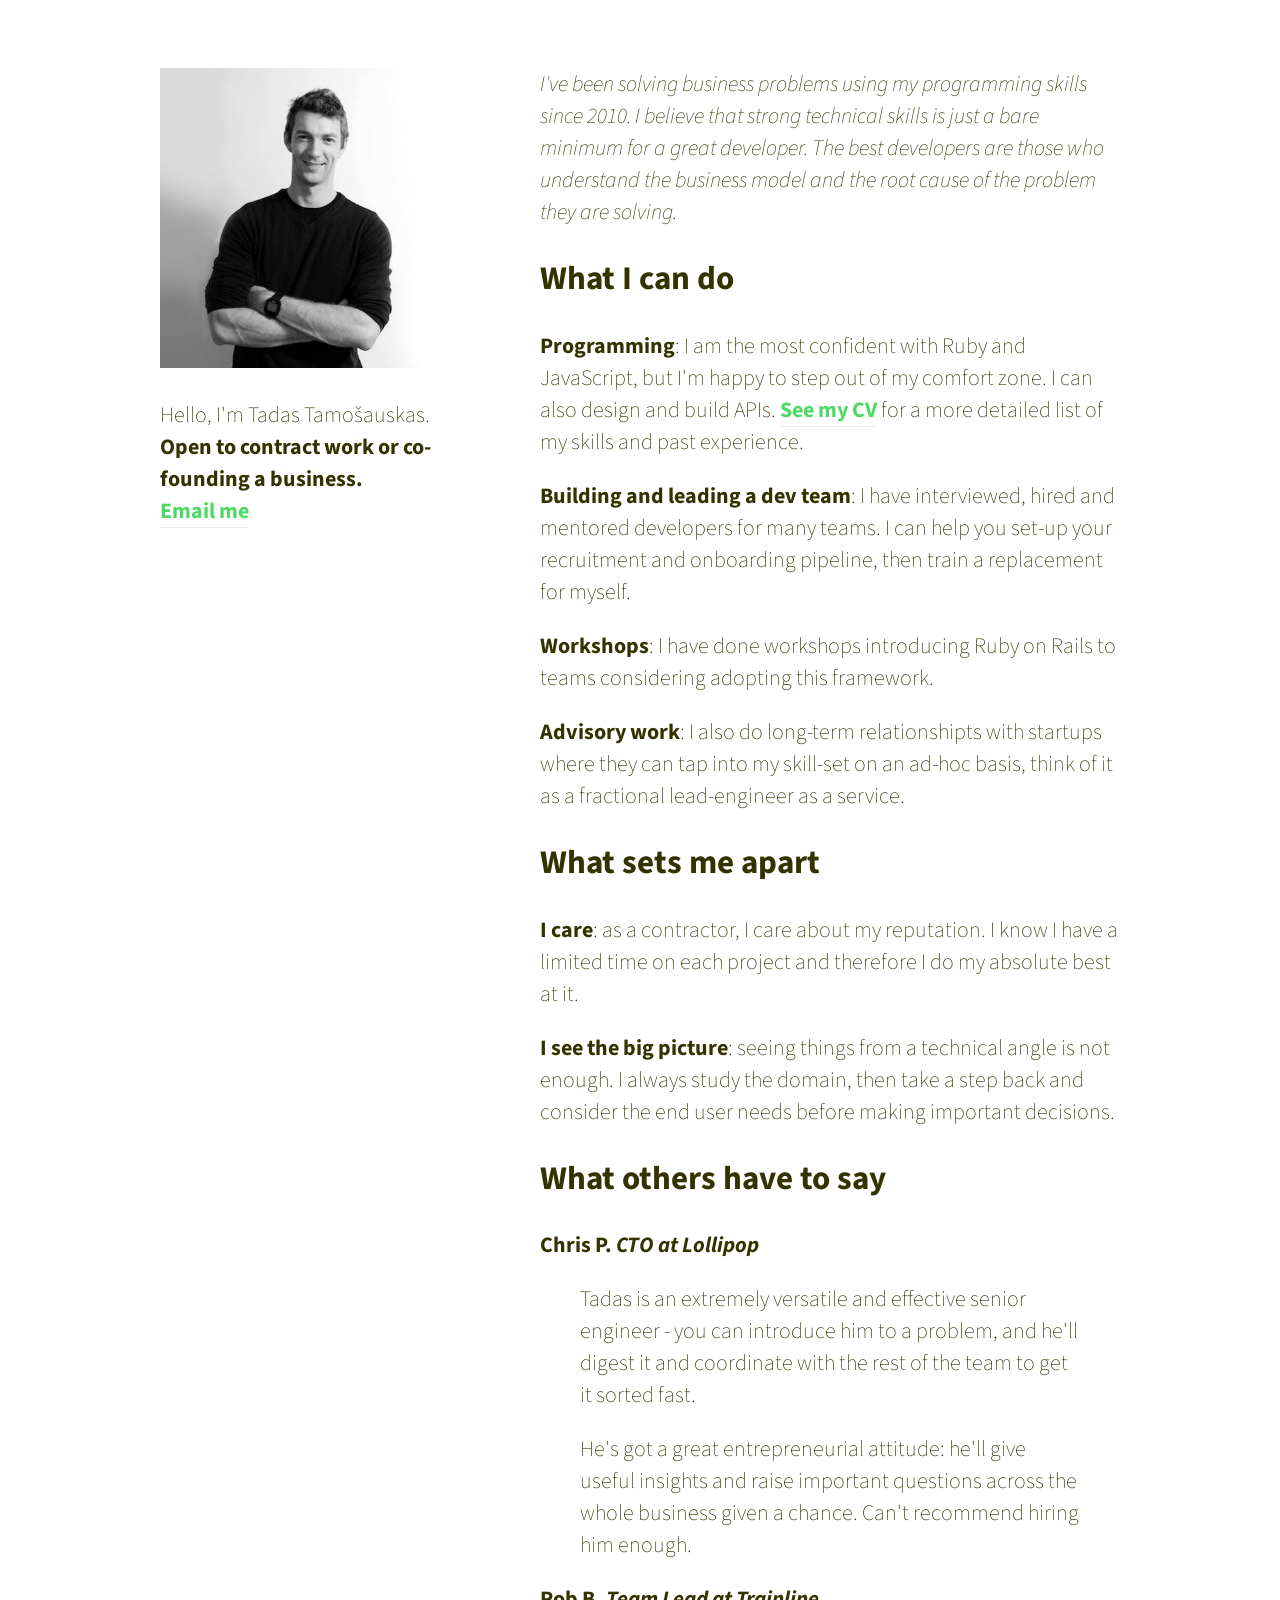
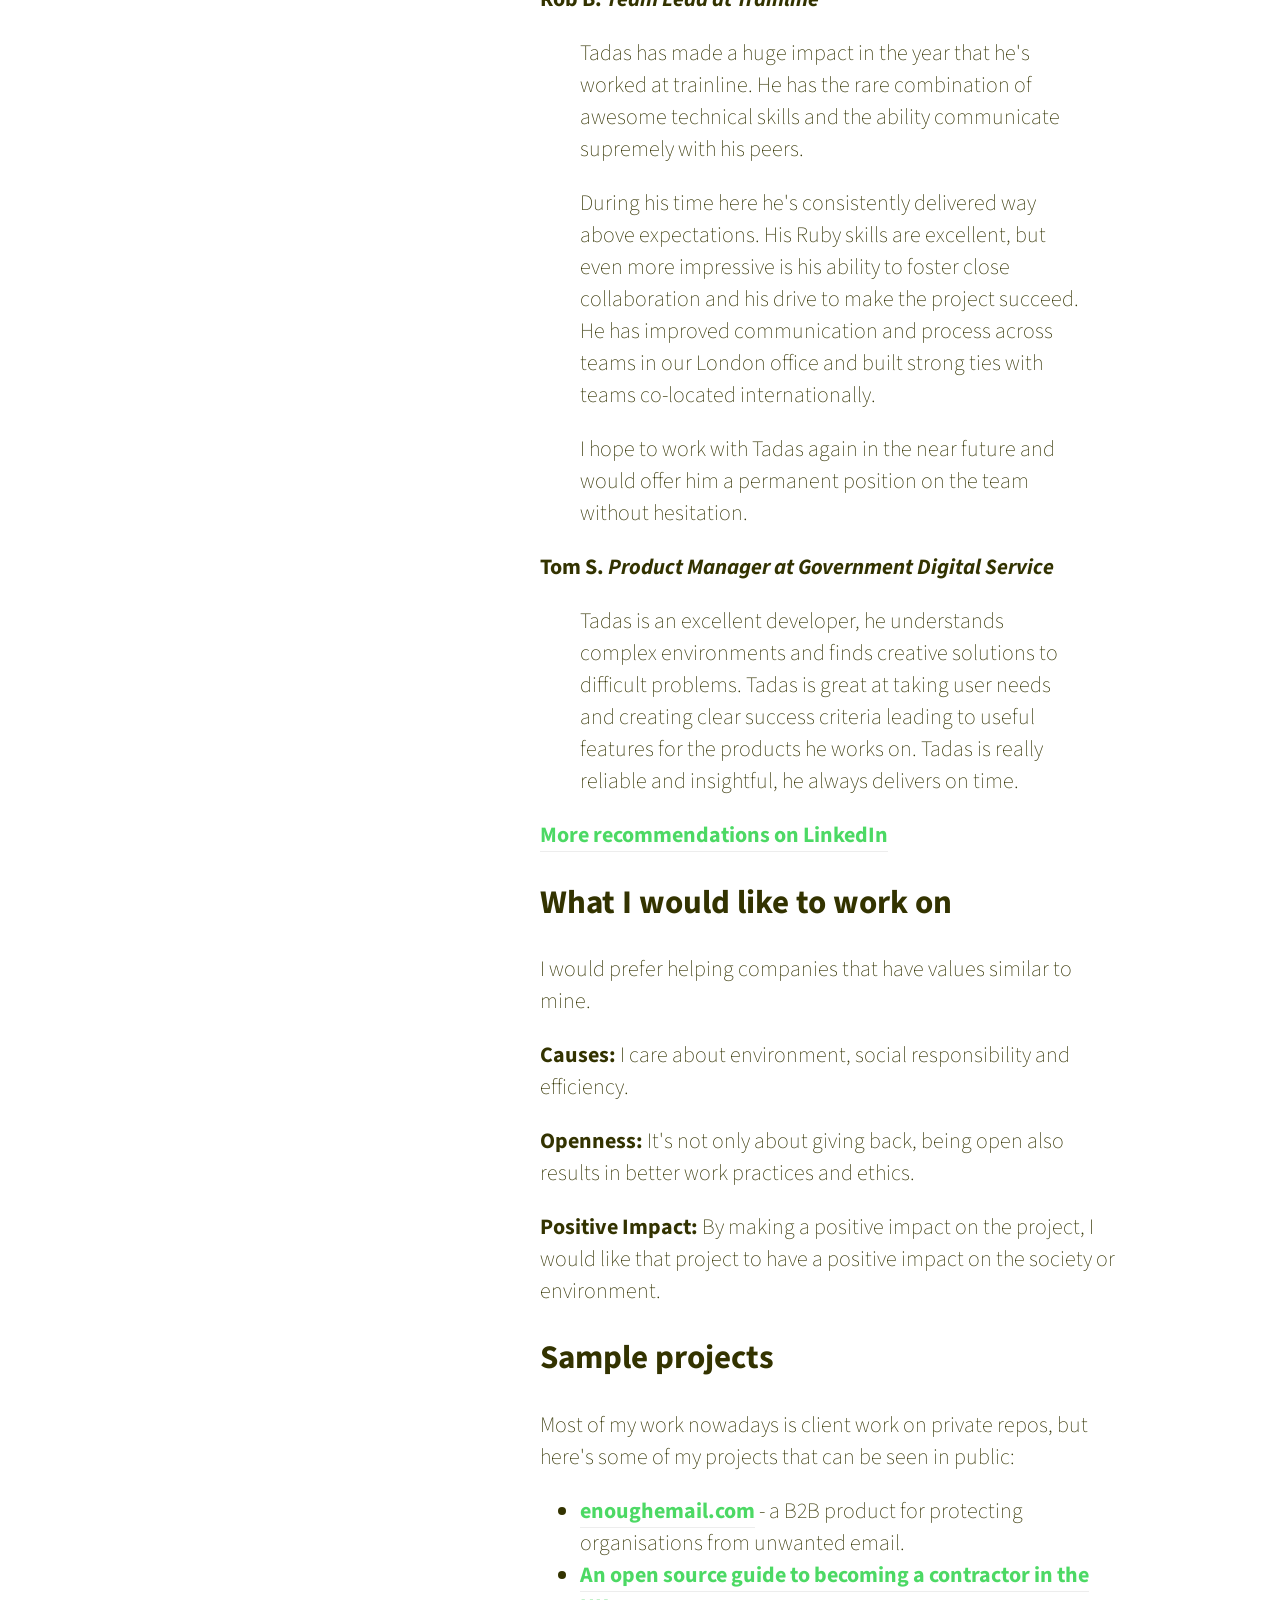
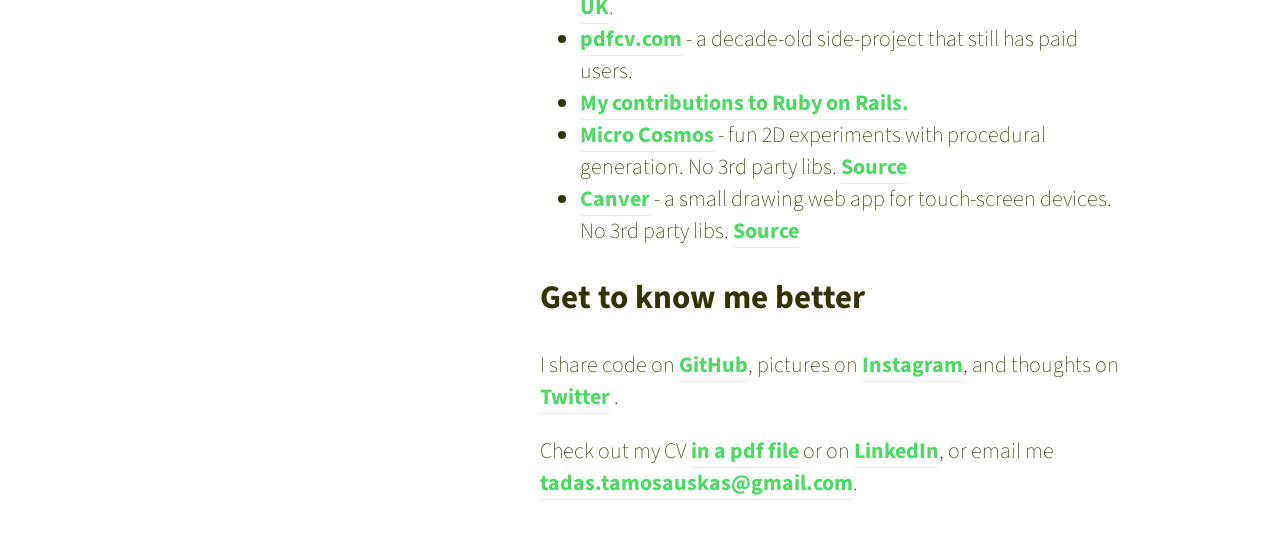
==== index.html @ 3642de8d "Host CV on GH Dropbox is being a bit pretencious and pop-ups are annoying users" ====
<!DOCTYPE html>
<html data-ember-extension="1"><head><meta http-equiv="Content-Type" content="text/html; charset=UTF-8">
    <meta charset="utf-8">
    <meta http-equiv="X-UA-Compatible" content="IE=edge,chrome=1">
    <title>Tadas Tamošauskas - a Ruby contractor/freelancer in Central London</title>
    <meta name="viewport" content="width=device-width">

    <link href='https://fonts.googleapis.com/css?family=Source+Sans+Pro:200&subset=latin,latin-ext' rel='stylesheet' type='text/css'>
    <link href="assets/normalize.css" rel="stylesheet" type="text/css">
    <link href="assets/styles.css" rel="stylesheet" type="text/css">
    <link rel="shortcut icon" href="/favicon.ico" type="image/x-icon">
    <link rel="icon" href="/favicon.ico" type="image/x-icon">
  </head>
  <body>
    <div class="container">
      <header>
        <img src="assets/profile.jpg" alt="" class="portrait">
        <p>
          Hello, I'm Tadas Tamošauskas.
          </br>
          <strong>Open to contract work or co-founding a business.</strong>
          </br>
          <a href="mailto:tadas.tamosauskas@gmail.com?subject=Contract work">Email me</a>
        </p>
      </header>

      <section class="content">
        <p>
          <i>
            I've been solving business problems using my programming skills since 2010.
            I believe that strong technical skills is just
            a bare minimum for a great developer.
            The best developers are those who understand the business model and
            the root cause of the problem they are solving.
          </i>
        </p>
        <p>
          <h2>What I can do</h2>

          <p>
            <strong>Programming</strong>: I am the most confident with Ruby and JavaScript, but I'm happy to step out of my comfort zone. I can also design and build APIs. <a href="/assets/tadast_cv.pdf" target="_blank">See my CV</a> for a more detailed list of my skills and past experience.
          </p>

          <p>
            <strong>Building and leading a dev team</strong>: I have interviewed, hired and mentored developers for many teams. I can help you set-up your recruitment and onboarding pipeline, then train a replacement for myself.
          </p>

          <p>
            <strong>Workshops</strong>: I have done workshops introducing Ruby on Rails to teams considering adopting this framework.
          </p>

          <p>
            <strong>Advisory work</strong>: I also do long-term relationshipts with startups where they can tap into my skill-set on an ad-hoc basis, think of it as a fractional lead-engineer as a service.
          </p>
        </p>

        <p>
         <h2>What sets me apart</h2>

         <p>
           <strong>I care</strong>: as a contractor, I care about my reputation. I know I have a limited time on each project and therefore I do my absolute best at it.
         </p>

         <p>
           <strong>I see the big picture</strong>: seeing things from a technical angle is not enough. I always study the domain, then take a step back and consider the end user needs before making important decisions.
         </p>
        </p>

        <p>
         <h2>What others have to say</h2>
        <strong>Chris P. <i>CTO at Lollipop</i></strong>

        <blockquote>
          <p>
            Tadas is an extremely versatile and effective senior engineer - you can introduce him to a problem, and he'll digest it and coordinate with the rest of the team to get it sorted fast.
          </p>
          <p>
            He's got a great entrepreneurial attitude: he'll give useful insights and raise important questions across the whole business given a chance. Can't recommend hiring him enough.
          </p>
        </blockquote>

         <strong>Rob B. <i>Team Lead at Trainline</i></strong>

         <blockquote>
           <p>
            Tadas has made a huge impact in the year that he's worked at trainline. He has the rare combination of awesome technical skills and the ability communicate supremely with his peers.
           </p>

           <p>
             During his time here he's consistently delivered way above expectations. His Ruby skills are excellent, but even more impressive is his ability to foster close collaboration and his drive to make the project succeed. He has improved communication and process across teams in our London office and built strong ties with teams co-located internationally.
           </p>

           <p>
             I hope to work with Tadas again in the near future and would offer him a permanent position on the team without hesitation.
           </p>
         </blockquote>

         <strong>Tom S. <i>Product Manager at Government Digital Service</i></strong>

         <blockquote>
           <p>
             Tadas is an excellent developer, he understands complex environments and finds creative solutions to difficult problems. Tadas is great at taking user needs and creating clear success criteria leading to useful features for the products he works on. Tadas is really reliable and insightful, he always delivers on time.
           </p>
         </blockquote>

         <a href="https://www.linkedin.com/in/tamosauskas/details/recommendations">More recommendations on LinkedIn</a>
        </p>

        <p>
          <h2>What I would like to work on</h2>

          I would prefer helping companies that have values similar to mine.

          <p>
            <strong>Causes:</strong> I care about environment, social responsibility and efficiency.
          </p>

          <p>
            <strong>Openness:</strong> It's not only about giving back, being open also results in better work practices and ethics.
          </p>

          <p>
            <strong>Positive Impact:</strong> By making a positive impact on the project, I would like that project to have a positive impact on the society or environment.
          </p>
        </p>

        <p>
          <h2>Sample projects</h2>
          Most of my work nowadays is client work on private repos, but here's some of my projects that can be seen in public:

          <ul>
            <li><a href="https://app.enoughemail.com/">enoughemail.com</a> - a B2B product for protecting organisations from unwanted email.</li>
            <li><a href="https://github.com/tadast/switching-to-contracting-uk">An open source guide to becoming a contractor in the UK</a>.</li>
            <li><a href="http://pdfcv.com">pdfcv.com</a> - a decade-old side-project that still has paid users.</li>
            <li><a href="http://contributors.rubyonrails.org/contributors/tadas-tamosauskas/commits">My contributions to Ruby on Rails.</a></li>
            <li><a href="http://codeme.lt/space_mosquitos">Micro Cosmos</a> - fun 2D experiments with procedural generation. No 3rd party libs. <a href="https://github.com/tadast/space_mosquitos">Source</a></li>
            <li><a href="https://github.com/tadast/canver">Canver</a> - a small drawing web app for touch-screen devices. No 3rd party libs. <a href="https://github.com/tadast/canver">Source</a></li>
          </ul>
        </p>
        <p>
          <h2>Get to know me better</h2>

          I share code on <a href="http://github.com/tadast">GitHub</a>,
          pictures on <a href="http://instagram.com/tadas_t">Instagram</a>,
          and thoughts on <a href="https://twitter.com/tadas_t">Twitter</a>
          .
        </p>


        <p>
          Check out my CV <a href="/assets/tadast_cv.pdf" target="_blank">in a pdf file</a> or on
          <a href="https://www.linkedin.com/in/tamosauskas">LinkedIn</a>, or email me <a href="mailto:tadas.tamosauskas@gmail.com?subject=Contract work">tadas.tamosauskas<span class="at">@</span>gmail.com</a>.
        </p>

      </section>
    </div>
  </body>
</html>
---- assets/styles.css ----
body {
  background: #fff;
  color: #330;
  font-family: 'Source Sans Pro', sans-serif;
  font-size: 22px;
  text-shadow: 1px 1px 1px #fff;
  font-weight: 200;
}

.container {
  max-width: 960px;
  padding: 20px;
  margin: 0 auto;
}

.content {
  margin: 40px 0 0 380px;
}

.employment-status{
  font-weight: 700;
}

header{
  margin-top: 40px;
  float: left;
  width: 310px;
}

a, a:visited {
  color: #4CD964;
  text-decoration: none;
  border-bottom: 1px solid #ededed;
  font-weight: 700;
}

a:hover {
  color: #0CA76F;
  border-color: #bbb;
}

b {
  font-weight: 400;
}

h1 {
  font-weight: 300;
  font-size: 50px;
}

.portrait {
  width: 300px;
}

@media (max-width: 768px) {
  header{
    width: 100%;
    float: none;
  }
  .content{
    margin-left: 0px;
  }
}
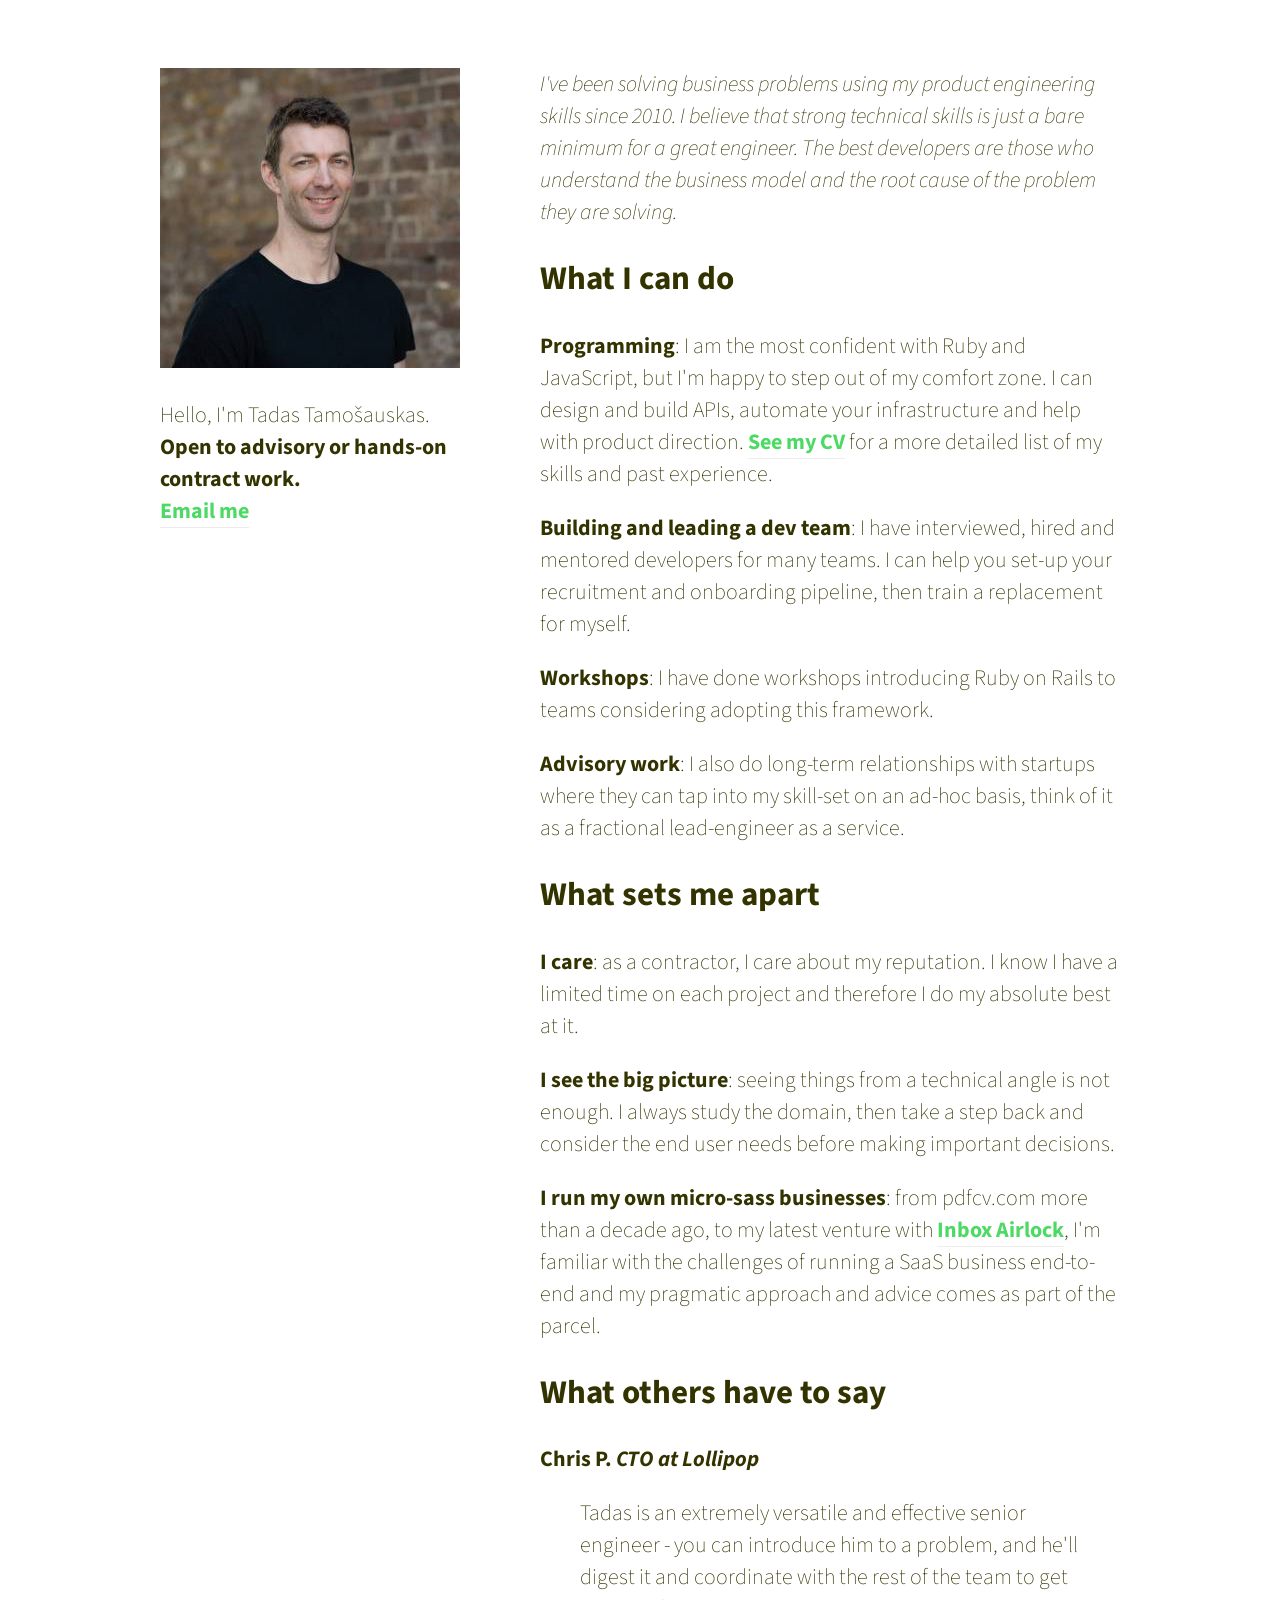
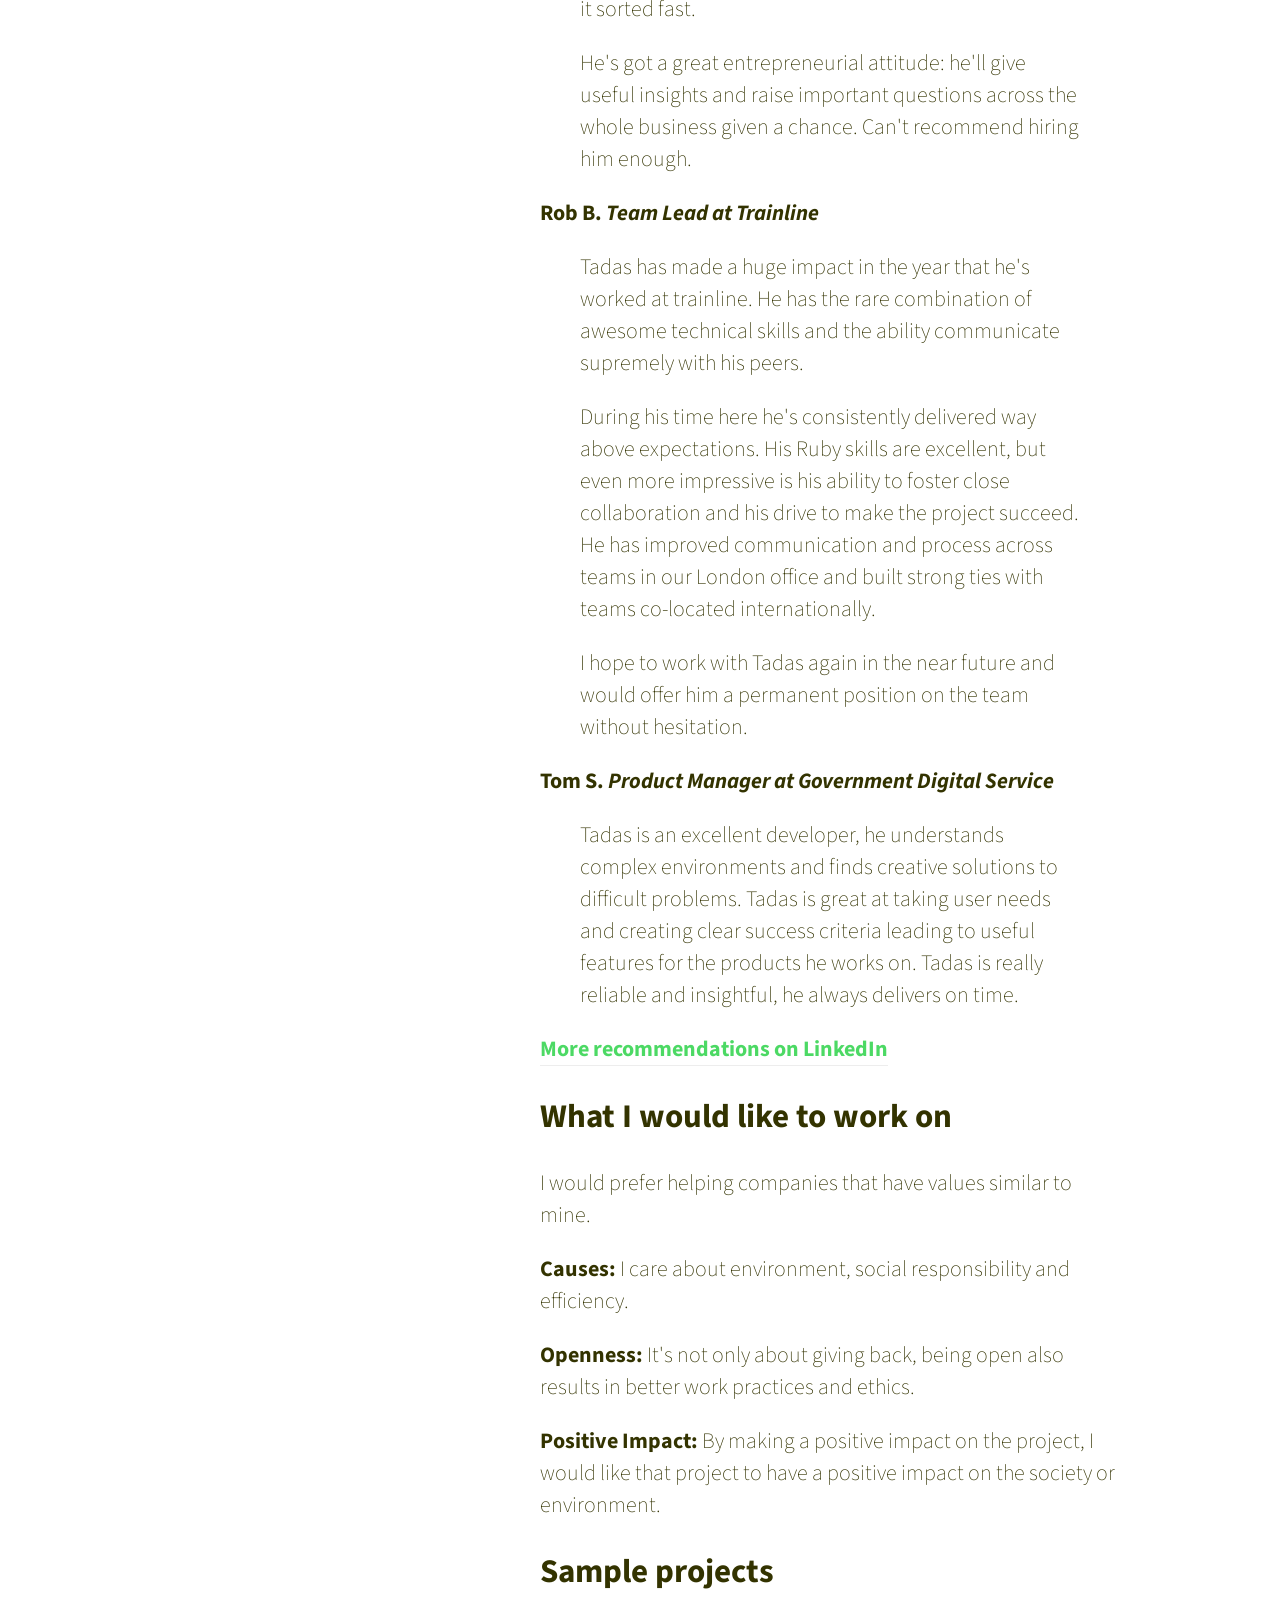
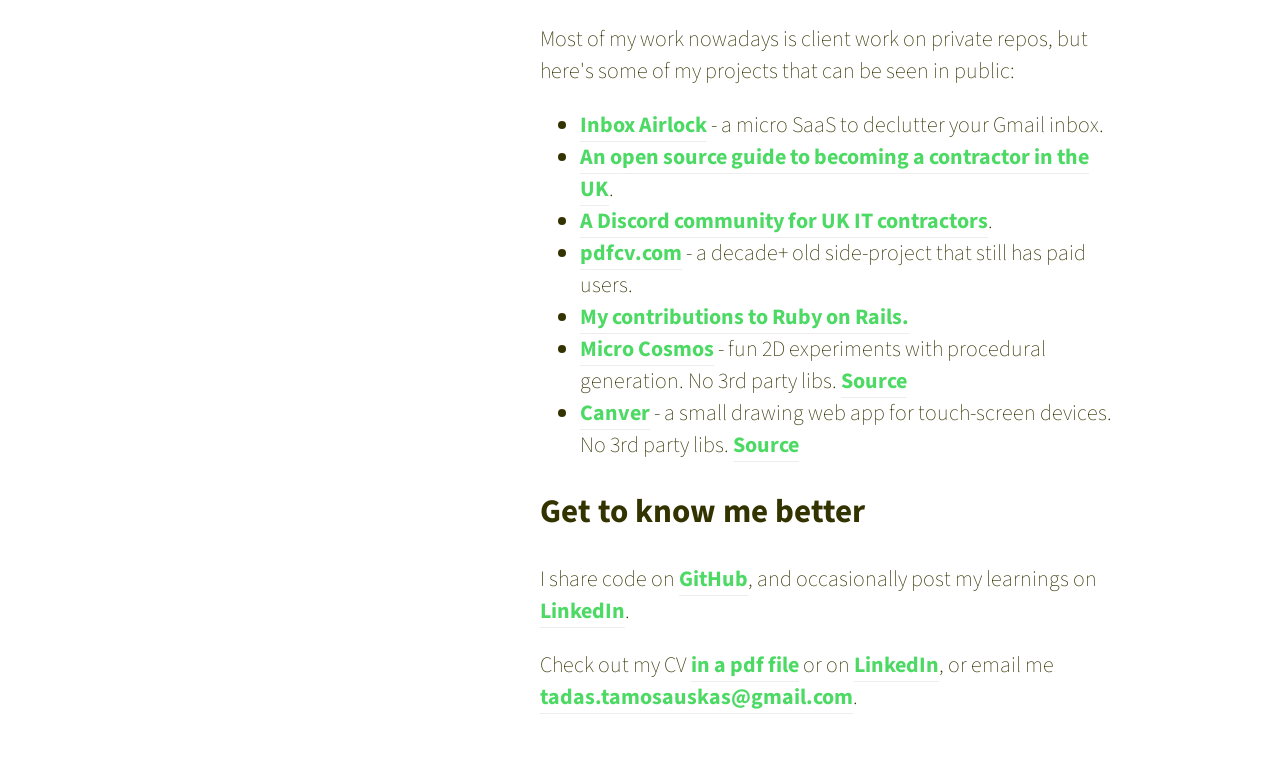
==== commit 872855e8: "Updates for 2024" ====
--- a/index.html
+++ b/index.html
@@ -18,7 +18,7 @@
         <p>
           Hello, I'm Tadas Tamošauskas.
           </br>
-          <strong>Open to contract work or co-founding a business.</strong>
+          <strong>Open to advisory or hands-on contract work.</strong>
           </br>
           <a href="mailto:tadas.tamosauskas@gmail.com?subject=Contract work">Email me</a>
         </p>
@@ -27,9 +27,9 @@
       <section class="content">
         <p>
           <i>
-            I've been solving business problems using my programming skills since 2010.
+            I've been solving business problems using my product engineering skills since 2010.
             I believe that strong technical skills is just
-            a bare minimum for a great developer.
+            a bare minimum for a great engineer.
             The best developers are those who understand the business model and
             the root cause of the problem they are solving.
           </i>
@@ -38,7 +38,7 @@
           <h2>What I can do</h2>
 
           <p>
-            <strong>Programming</strong>: I am the most confident with Ruby and JavaScript, but I'm happy to step out of my comfort zone. I can also design and build APIs. <a href="/assets/tadast_cv.pdf" target="_blank">See my CV</a> for a more detailed list of my skills and past experience.
+            <strong>Programming</strong>: I am the most confident with Ruby and JavaScript, but I'm happy to step out of my comfort zone. I can design and build APIs, automate your infrastructure and help with product direction. <a href="/assets/tadast_cv.pdf" target="_blank">See my CV</a> for a more detailed list of my skills and past experience.
           </p>
 
           <p>
@@ -50,7 +50,7 @@
           </p>
 
           <p>
-            <strong>Advisory work</strong>: I also do long-term relationshipts with startups where they can tap into my skill-set on an ad-hoc basis, think of it as a fractional lead-engineer as a service.
+            <strong>Advisory work</strong>: I also do long-term relationships with startups where they can tap into my skill-set on an ad-hoc basis, think of it as a fractional lead-engineer as a service.
           </p>
         </p>
 
@@ -63,6 +63,10 @@
 
          <p>
            <strong>I see the big picture</strong>: seeing things from a technical angle is not enough. I always study the domain, then take a step back and consider the end user needs before making important decisions.
+         </p>
+
+         <p>
+          <strong>I run my own micro-sass businesses</strong>: from pdfcv.com more than a decade ago, to my latest venture with <a href="https://www.inboxairlock">Inbox Airlock</a>, I'm familiar with the challenges of running a SaaS business end-to-end and my pragmatic approach and advice comes as part of the parcel.
          </p>
         </p>
 
@@ -129,9 +133,10 @@
           Most of my work nowadays is client work on private repos, but here's some of my projects that can be seen in public:
 
           <ul>
-            <li><a href="https://app.enoughemail.com/">enoughemail.com</a> - a B2B product for protecting organisations from unwanted email.</li>
+            <li><a href="https://www.inboxairlock.com/">Inbox Airlock</a> - a micro SaaS to declutter your Gmail inbox.</li>
             <li><a href="https://github.com/tadast/switching-to-contracting-uk">An open source guide to becoming a contractor in the UK</a>.</li>
-            <li><a href="http://pdfcv.com">pdfcv.com</a> - a decade-old side-project that still has paid users.</li>
+            <li><a href="https://discord.gg/44E8jE8JN2">A Discord community for UK IT contractors</a>.</li>
+            <li><a href="http://pdfcv.com">pdfcv.com</a> - a decade+ old side-project that still has paid users.</li>
             <li><a href="http://contributors.rubyonrails.org/contributors/tadas-tamosauskas/commits">My contributions to Ruby on Rails.</a></li>
             <li><a href="http://codeme.lt/space_mosquitos">Micro Cosmos</a> - fun 2D experiments with procedural generation. No 3rd party libs. <a href="https://github.com/tadast/space_mosquitos">Source</a></li>
             <li><a href="https://github.com/tadast/canver">Canver</a> - a small drawing web app for touch-screen devices. No 3rd party libs. <a href="https://github.com/tadast/canver">Source</a></li>
@@ -141,9 +146,7 @@
           <h2>Get to know me better</h2>
 
           I share code on <a href="http://github.com/tadast">GitHub</a>,
-          pictures on <a href="http://instagram.com/tadas_t">Instagram</a>,
-          and thoughts on <a href="https://twitter.com/tadas_t">Twitter</a>
-          .
+          and occasionally post my learnings on <a href="https://linkedin.com/in/tamosauskas">LinkedIn</a>.
         </p>
 
 
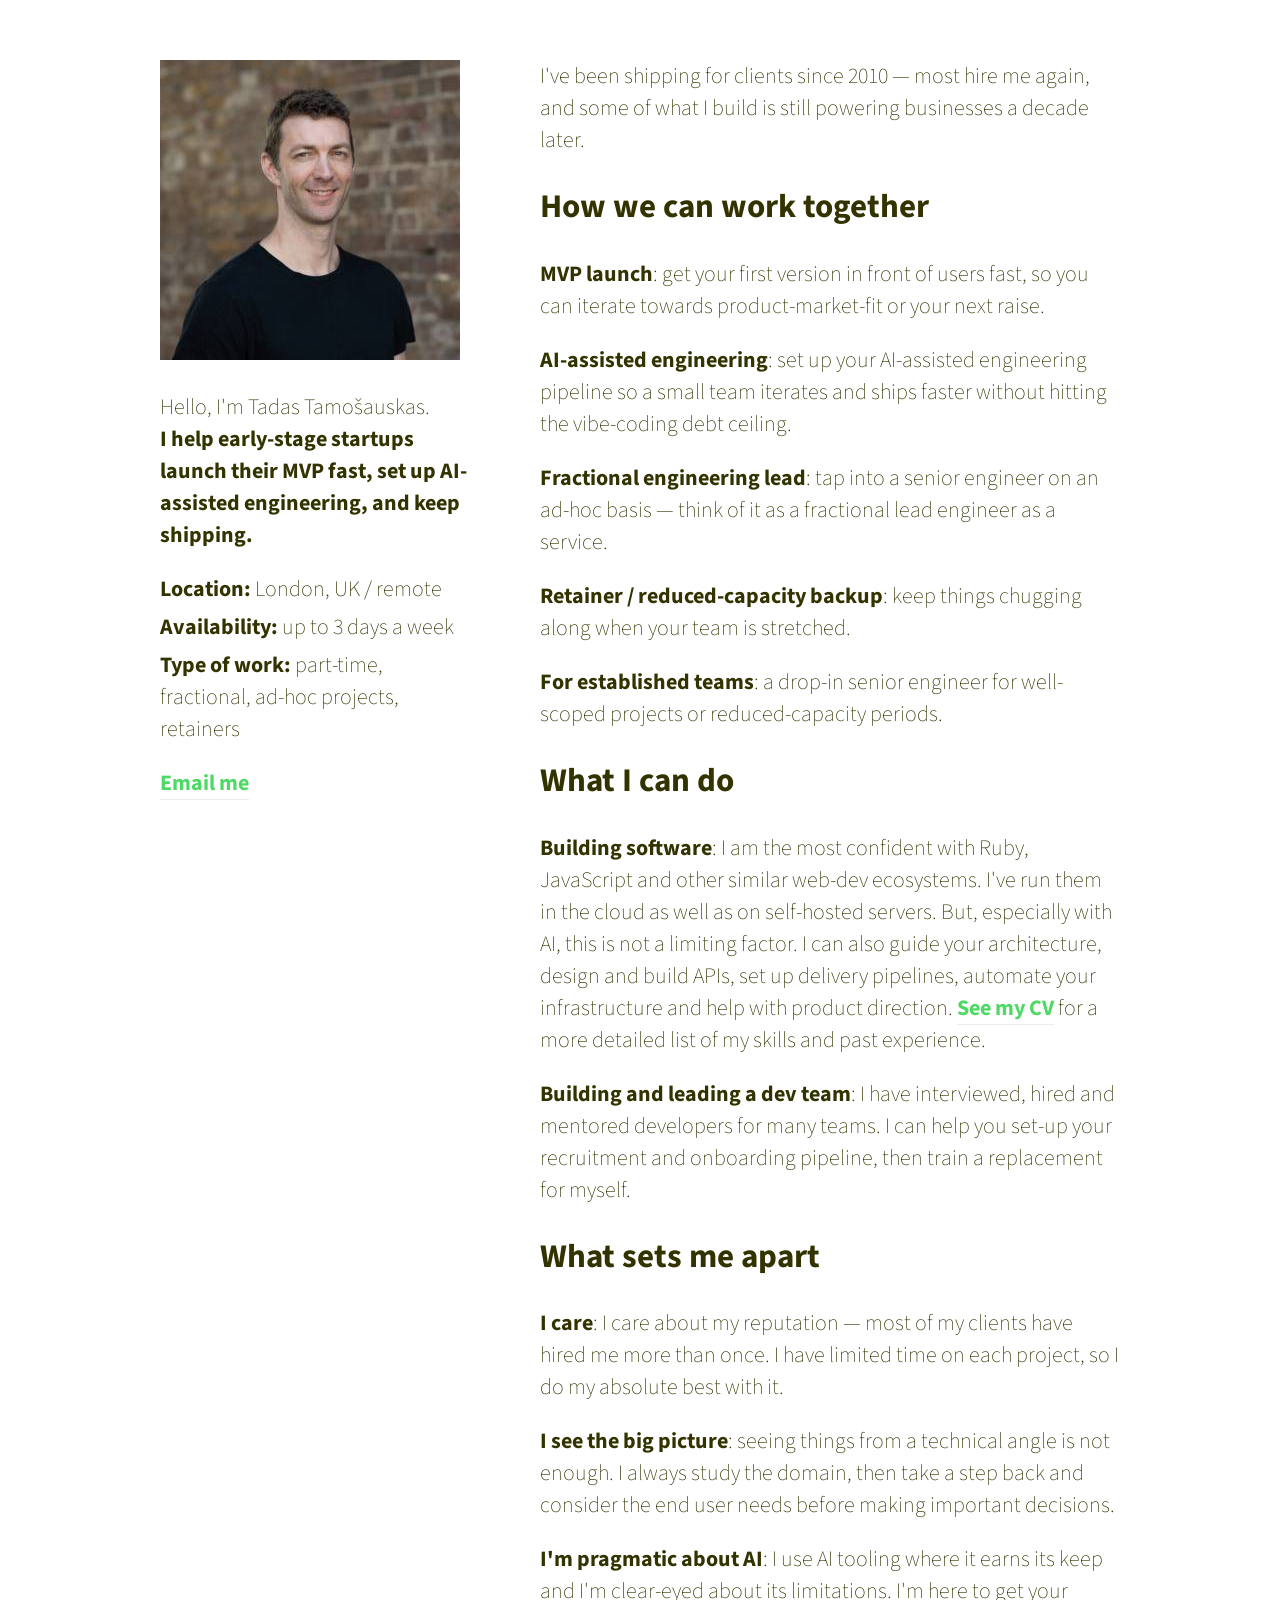
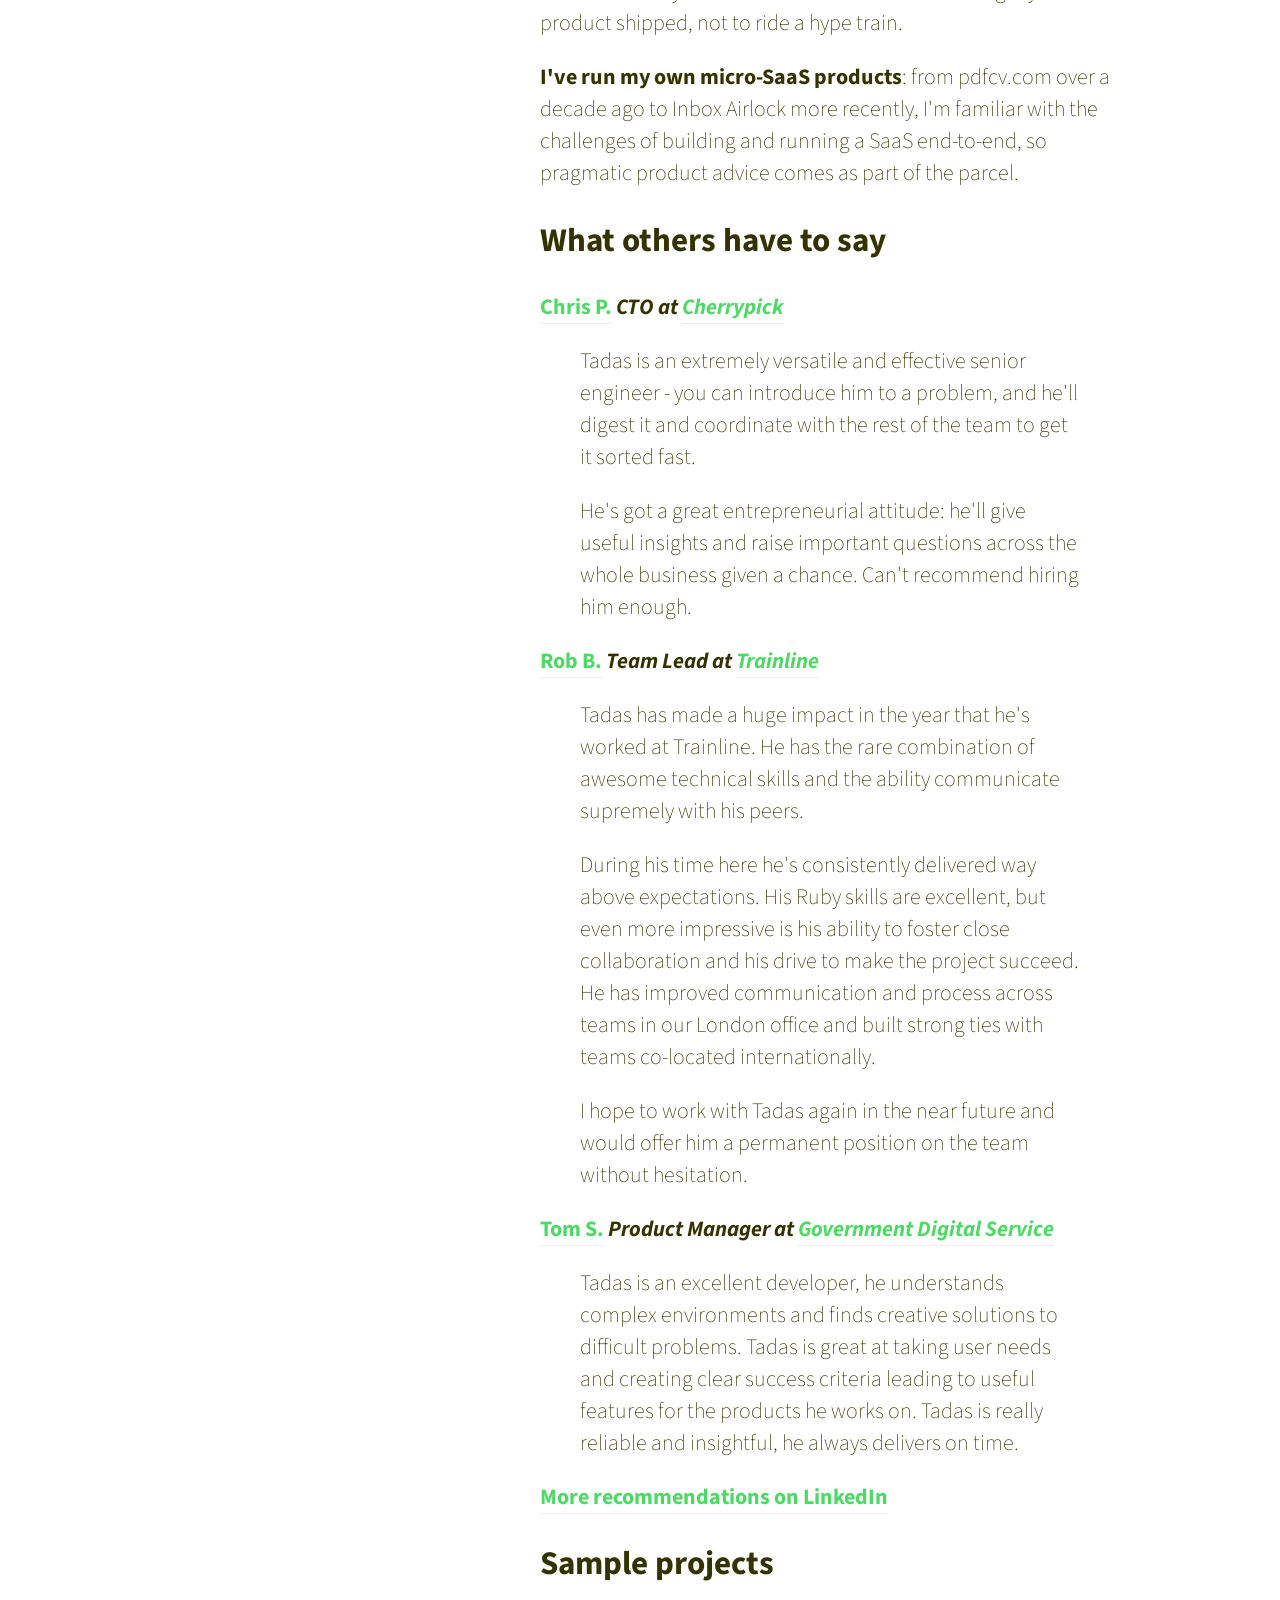
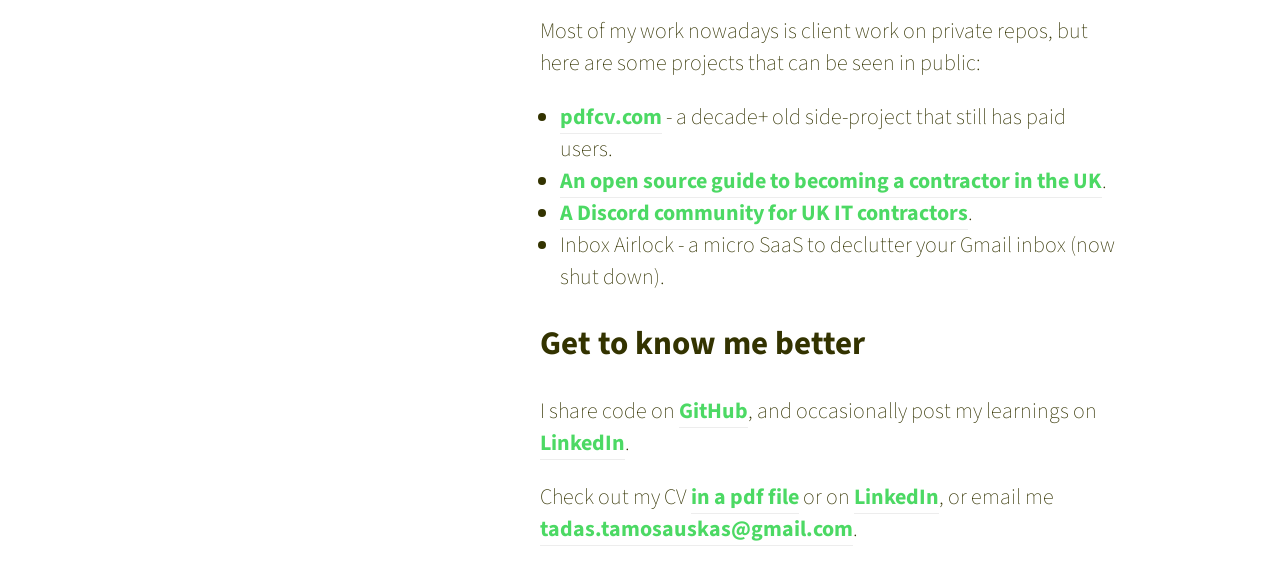
==== commit 158b8f54: "Update for 2026" ====
--- a/index.html
+++ b/index.html
@@ -1,160 +1,251 @@
-<!DOCTYPE html>
-<html data-ember-extension="1"><head><meta http-equiv="Content-Type" content="text/html; charset=UTF-8">
-    <meta charset="utf-8">
-    <meta http-equiv="X-UA-Compatible" content="IE=edge,chrome=1">
-    <title>Tadas Tamošauskas - a Ruby contractor/freelancer in Central London</title>
-    <meta name="viewport" content="width=device-width">
-
-    <link href='https://fonts.googleapis.com/css?family=Source+Sans+Pro:200&subset=latin,latin-ext' rel='stylesheet' type='text/css'>
-    <link href="assets/normalize.css" rel="stylesheet" type="text/css">
-    <link href="assets/styles.css" rel="stylesheet" type="text/css">
-    <link rel="shortcut icon" href="/favicon.ico" type="image/x-icon">
-    <link rel="icon" href="/favicon.ico" type="image/x-icon">
+<!doctype html>
+<html data-ember-extension="1">
+  <head>
+    <meta http-equiv="Content-Type" content="text/html; charset=UTF-8" />
+    <meta charset="utf-8" />
+    <meta http-equiv="X-UA-Compatible" content="IE=edge,chrome=1" />
+    <title>
+      Tadas Tamošauskas — fractional & part-time engineering lead for startups
+    </title>
+    <meta name="viewport" content="width=device-width" />
+
+    <link
+      href="https://fonts.googleapis.com/css?family=Source+Sans+Pro:200&subset=latin,latin-ext"
+      rel="stylesheet"
+      type="text/css"
+    />
+    <link href="assets/normalize.css" rel="stylesheet" type="text/css" />
+    <link href="assets/styles.css" rel="stylesheet" type="text/css" />
+    <link rel="shortcut icon" href="/favicon.ico" type="image/x-icon" />
+    <link rel="icon" href="/favicon.ico" type="image/x-icon" />
   </head>
   <body>
     <div class="container">
       <header>
-        <img src="assets/profile.jpg" alt="" class="portrait">
+        <img src="assets/profile.jpg" alt="" class="portrait" />
         <p>
           Hello, I'm Tadas Tamošauskas.
-          </br>
-          <strong>Open to advisory or hands-on contract work.</strong>
-          </br>
-          <a href="mailto:tadas.tamosauskas@gmail.com?subject=Contract work">Email me</a>
+          <br />
+          <strong>
+            I help early-stage startups launch their MVP fast, set up
+            AI-assisted engineering, and keep shipping.
+          </strong>
+        </p>
+        <ul class="facts">
+          <li><strong>Location:</strong> London, UK / remote</li>
+          <li><strong>Availability:</strong> up to 3 days a week</li>
+          <li>
+            <strong>Type of work:</strong> part-time, fractional, ad-hoc
+            projects, retainers
+          </li>
+        </ul>
+        <p>
+          <a href="mailto:tadas.tamosauskas@gmail.com?subject=Contract work"
+            >Email me</a
+          >
         </p>
       </header>
 
       <section class="content">
         <p>
-          <i>
-            I've been solving business problems using my product engineering skills since 2010.
-            I believe that strong technical skills is just
-            a bare minimum for a great engineer.
-            The best developers are those who understand the business model and
-            the root cause of the problem they are solving.
-          </i>
-        </p>
-        <p>
-          <h2>What I can do</h2>
-
-          <p>
-            <strong>Programming</strong>: I am the most confident with Ruby and JavaScript, but I'm happy to step out of my comfort zone. I can design and build APIs, automate your infrastructure and help with product direction. <a href="/assets/tadast_cv.pdf" target="_blank">See my CV</a> for a more detailed list of my skills and past experience.
-          </p>
-
-          <p>
-            <strong>Building and leading a dev team</strong>: I have interviewed, hired and mentored developers for many teams. I can help you set-up your recruitment and onboarding pipeline, then train a replacement for myself.
-          </p>
-
-          <p>
-            <strong>Workshops</strong>: I have done workshops introducing Ruby on Rails to teams considering adopting this framework.
-          </p>
-
-          <p>
-            <strong>Advisory work</strong>: I also do long-term relationships with startups where they can tap into my skill-set on an ad-hoc basis, think of it as a fractional lead-engineer as a service.
-          </p>
-        </p>
-
-        <p>
-         <h2>What sets me apart</h2>
-
-         <p>
-           <strong>I care</strong>: as a contractor, I care about my reputation. I know I have a limited time on each project and therefore I do my absolute best at it.
-         </p>
-
-         <p>
-           <strong>I see the big picture</strong>: seeing things from a technical angle is not enough. I always study the domain, then take a step back and consider the end user needs before making important decisions.
-         </p>
-
-         <p>
-          <strong>I run my own micro-sass businesses</strong>: from pdfcv.com more than a decade ago, to my latest venture with <a href="https://www.inboxairlock">Inbox Airlock</a>, I'm familiar with the challenges of running a SaaS business end-to-end and my pragmatic approach and advice comes as part of the parcel.
-         </p>
-        </p>
-
-        <p>
-         <h2>What others have to say</h2>
-        <strong>Chris P. <i>CTO at Lollipop</i></strong>
+          I've been shipping for clients since 2010 &mdash; most hire me again,
+          and some of what I build is still powering businesses a decade later.
+        </p>
+        <h2>How we can work together</h2>
+
+        <p>
+          <strong>MVP launch</strong>: get your first version in front of users
+          fast, so you can iterate towards product-market-fit or your next
+          raise.
+        </p>
+
+        <p>
+          <strong>AI-assisted engineering</strong>: set up your AI-assisted
+          engineering pipeline so a small team iterates and ships faster without
+          hitting the vibe-coding debt ceiling.
+        </p>
+
+        <p>
+          <strong>Fractional engineering lead</strong>: tap into a senior
+          engineer on an ad-hoc basis &mdash; think of it as a fractional lead
+          engineer as a service.
+        </p>
+
+        <p>
+          <strong>Retainer / reduced-capacity backup</strong>: keep things
+          chugging along when your team is stretched.
+        </p>
+
+        <p>
+          <strong>For established teams</strong>: a drop-in senior engineer for
+          well-scoped projects or reduced-capacity periods.
+        </p>
+
+        <h2>What I can do</h2>
+
+        <p>
+          <strong>Building software</strong>: I am the most confident with Ruby,
+          JavaScript and other similar web-dev ecosystems. I've run them in the
+          cloud as well as on self-hosted servers. But, especially with AI, this
+          is not a limiting factor. I can also guide your architecture, design
+          and build APIs, set up delivery pipelines, automate your
+          infrastructure and help with product direction.
+          <a href="/assets/tadast_cv.pdf" target="_blank">See my CV</a> for a
+          more detailed list of my skills and past experience.
+        </p>
+
+        <p>
+          <strong>Building and leading a dev team</strong>: I have interviewed,
+          hired and mentored developers for many teams. I can help you set-up
+          your recruitment and onboarding pipeline, then train a replacement for
+          myself.
+        </p>
+
+        <h2>What sets me apart</h2>
+
+        <p>
+          <strong>I care</strong>: I care about my reputation &mdash; most of my
+          clients have hired me more than once. I have limited time on each
+          project, so I do my absolute best with it.
+        </p>
+
+        <p>
+          <strong>I see the big picture</strong>: seeing things from a technical
+          angle is not enough. I always study the domain, then take a step back
+          and consider the end user needs before making important decisions.
+        </p>
+
+        <p>
+          <strong>I'm pragmatic about AI</strong>: I use AI tooling where it
+          earns its keep and I'm clear-eyed about its limitations. I'm here to
+          get your product shipped, not to ride a hype train.
+        </p>
+
+        <p>
+          <strong>I've run my own micro-SaaS products</strong>: from pdfcv.com
+          over a decade ago to Inbox Airlock more recently, I'm familiar with
+          the challenges of building and running a SaaS end-to-end, so pragmatic
+          product advice comes as part of the parcel.
+        </p>
+
+        <h2>What others have to say</h2>
+        <strong
+          ><a href="https://chrismdp.com/">Chris P.</a>
+          <i>CTO at <a href="https://cherrypick.co">Cherrypick</a></i></strong
+        >
 
         <blockquote>
           <p>
-            Tadas is an extremely versatile and effective senior engineer - you can introduce him to a problem, and he'll digest it and coordinate with the rest of the team to get it sorted fast.
-          </p>
-          <p>
-            He's got a great entrepreneurial attitude: he'll give useful insights and raise important questions across the whole business given a chance. Can't recommend hiring him enough.
+            Tadas is an extremely versatile and effective senior engineer - you
+            can introduce him to a problem, and he'll digest it and coordinate
+            with the rest of the team to get it sorted fast.
+          </p>
+          <p>
+            He's got a great entrepreneurial attitude: he'll give useful
+            insights and raise important questions across the whole business
+            given a chance. Can't recommend hiring him enough.
           </p>
         </blockquote>
 
-         <strong>Rob B. <i>Team Lead at Trainline</i></strong>
-
-         <blockquote>
-           <p>
-            Tadas has made a huge impact in the year that he's worked at trainline. He has the rare combination of awesome technical skills and the ability communicate supremely with his peers.
-           </p>
-
-           <p>
-             During his time here he's consistently delivered way above expectations. His Ruby skills are excellent, but even more impressive is his ability to foster close collaboration and his drive to make the project succeed. He has improved communication and process across teams in our London office and built strong ties with teams co-located internationally.
-           </p>
-
-           <p>
-             I hope to work with Tadas again in the near future and would offer him a permanent position on the team without hesitation.
-           </p>
-         </blockquote>
-
-         <strong>Tom S. <i>Product Manager at Government Digital Service</i></strong>
-
-         <blockquote>
-           <p>
-             Tadas is an excellent developer, he understands complex environments and finds creative solutions to difficult problems. Tadas is great at taking user needs and creating clear success criteria leading to useful features for the products he works on. Tadas is really reliable and insightful, he always delivers on time.
-           </p>
-         </blockquote>
-
-         <a href="https://www.linkedin.com/in/tamosauskas/details/recommendations">More recommendations on LinkedIn</a>
-        </p>
-
-        <p>
-          <h2>What I would like to work on</h2>
-
-          I would prefer helping companies that have values similar to mine.
-
-          <p>
-            <strong>Causes:</strong> I care about environment, social responsibility and efficiency.
-          </p>
-
-          <p>
-            <strong>Openness:</strong> It's not only about giving back, being open also results in better work practices and ethics.
-          </p>
-
-          <p>
-            <strong>Positive Impact:</strong> By making a positive impact on the project, I would like that project to have a positive impact on the society or environment.
-          </p>
-        </p>
-
-        <p>
-          <h2>Sample projects</h2>
-          Most of my work nowadays is client work on private repos, but here's some of my projects that can be seen in public:
-
-          <ul>
-            <li><a href="https://www.inboxairlock.com/">Inbox Airlock</a> - a micro SaaS to declutter your Gmail inbox.</li>
-            <li><a href="https://github.com/tadast/switching-to-contracting-uk">An open source guide to becoming a contractor in the UK</a>.</li>
-            <li><a href="https://discord.gg/44E8jE8JN2">A Discord community for UK IT contractors</a>.</li>
-            <li><a href="http://pdfcv.com">pdfcv.com</a> - a decade+ old side-project that still has paid users.</li>
-            <li><a href="http://contributors.rubyonrails.org/contributors/tadas-tamosauskas/commits">My contributions to Ruby on Rails.</a></li>
-            <li><a href="http://codeme.lt/space_mosquitos">Micro Cosmos</a> - fun 2D experiments with procedural generation. No 3rd party libs. <a href="https://github.com/tadast/space_mosquitos">Source</a></li>
-            <li><a href="https://github.com/tadast/canver">Canver</a> - a small drawing web app for touch-screen devices. No 3rd party libs. <a href="https://github.com/tadast/canver">Source</a></li>
-          </ul>
-        </p>
-        <p>
-          <h2>Get to know me better</h2>
-
-          I share code on <a href="http://github.com/tadast">GitHub</a>,
-          and occasionally post my learnings on <a href="https://linkedin.com/in/tamosauskas">LinkedIn</a>.
-        </p>
-
-
-        <p>
-          Check out my CV <a href="/assets/tadast_cv.pdf" target="_blank">in a pdf file</a> or on
-          <a href="https://www.linkedin.com/in/tamosauskas">LinkedIn</a>, or email me <a href="mailto:tadas.tamosauskas@gmail.com?subject=Contract work">tadas.tamosauskas<span class="at">@</span>gmail.com</a>.
-        </p>
-
+        <strong
+          ><a href="https://www.linkedin.com/in/rob-bentley/">Rob B.</a>
+          <i
+            >Team Lead at <a href="https://www.trainline.com/">Trainline</a></i
+          ></strong
+        >
+
+        <blockquote>
+          <p>
+            Tadas has made a huge impact in the year that he's worked at
+            Trainline. He has the rare combination of awesome technical skills
+            and the ability communicate supremely with his peers.
+          </p>
+
+          <p>
+            During his time here he's consistently delivered way above
+            expectations. His Ruby skills are excellent, but even more
+            impressive is his ability to foster close collaboration and his
+            drive to make the project succeed. He has improved communication and
+            process across teams in our London office and built strong ties with
+            teams co-located internationally.
+          </p>
+
+          <p>
+            I hope to work with Tadas again in the near future and would offer
+            him a permanent position on the team without hesitation.
+          </p>
+        </blockquote>
+
+        <strong
+          ><a href="https://www.linkedin.com/in/thomasscottuk/">Tom S.</a>
+          <i
+            >Product Manager at
+            <a
+              href="https://www.gov.uk/government/organisations/government-digital-service"
+              >Government Digital Service</a
+            ></i
+          ></strong
+        >
+
+        <blockquote>
+          <p>
+            Tadas is an excellent developer, he understands complex environments
+            and finds creative solutions to difficult problems. Tadas is great
+            at taking user needs and creating clear success criteria leading to
+            useful features for the products he works on. Tadas is really
+            reliable and insightful, he always delivers on time.
+          </p>
+        </blockquote>
+
+        <p>
+          <a
+            href="https://www.linkedin.com/in/tamosauskas/details/recommendations"
+            >More recommendations on LinkedIn</a
+          >
+        </p>
+
+        <h2>Sample projects</h2>
+        <p>
+          Most of my work nowadays is client work on private repos, but here are
+          some projects that can be seen in public:
+        </p>
+        <ul>
+          <li>
+            <a href="http://pdfcv.com">pdfcv.com</a> - a decade+ old
+            side-project that still has paid users.
+          </li>
+          <li>
+            <a href="https://github.com/tadast/switching-to-contracting-uk"
+              >An open source guide to becoming a contractor in the UK</a
+            >.
+          </li>
+          <li>
+            <a href="https://discord.gg/44E8jE8JN2"
+              >A Discord community for UK IT contractors</a
+            >.
+          </li>
+          <li>
+            Inbox Airlock - a micro SaaS to declutter your Gmail inbox (now shut
+            down).
+          </li>
+        </ul>
+
+        <h2>Get to know me better</h2>
+        <p>
+          I share code on <a href="http://github.com/tadast">GitHub</a>, and
+          occasionally post my learnings on
+          <a href="https://linkedin.com/in/tamosauskas">LinkedIn</a>.
+        </p>
+
+        <p>
+          Check out my CV
+          <a href="/assets/tadast_cv.pdf" target="_blank">in a pdf file</a> or
+          on <a href="https://www.linkedin.com/in/tamosauskas">LinkedIn</a>, or
+          email me
+          <a href="mailto:tadas.tamosauskas@gmail.com?subject=Contract work"
+            >tadas.tamosauskas<span class="at">@</span>gmail.com</a
+          >.
+        </p>
       </section>
     </div>
   </body>
--- a/assets/styles.css
+++ b/assets/styles.css
@@ -18,6 +18,20 @@
 }
 
 .employment-status{
+  font-weight: 700;
+}
+
+.facts {
+  list-style: none;
+  padding: 0;
+  margin: 16px 0;
+}
+
+.facts li {
+  margin-bottom: 6px;
+}
+
+.facts strong {
   font-weight: 700;
 }
 
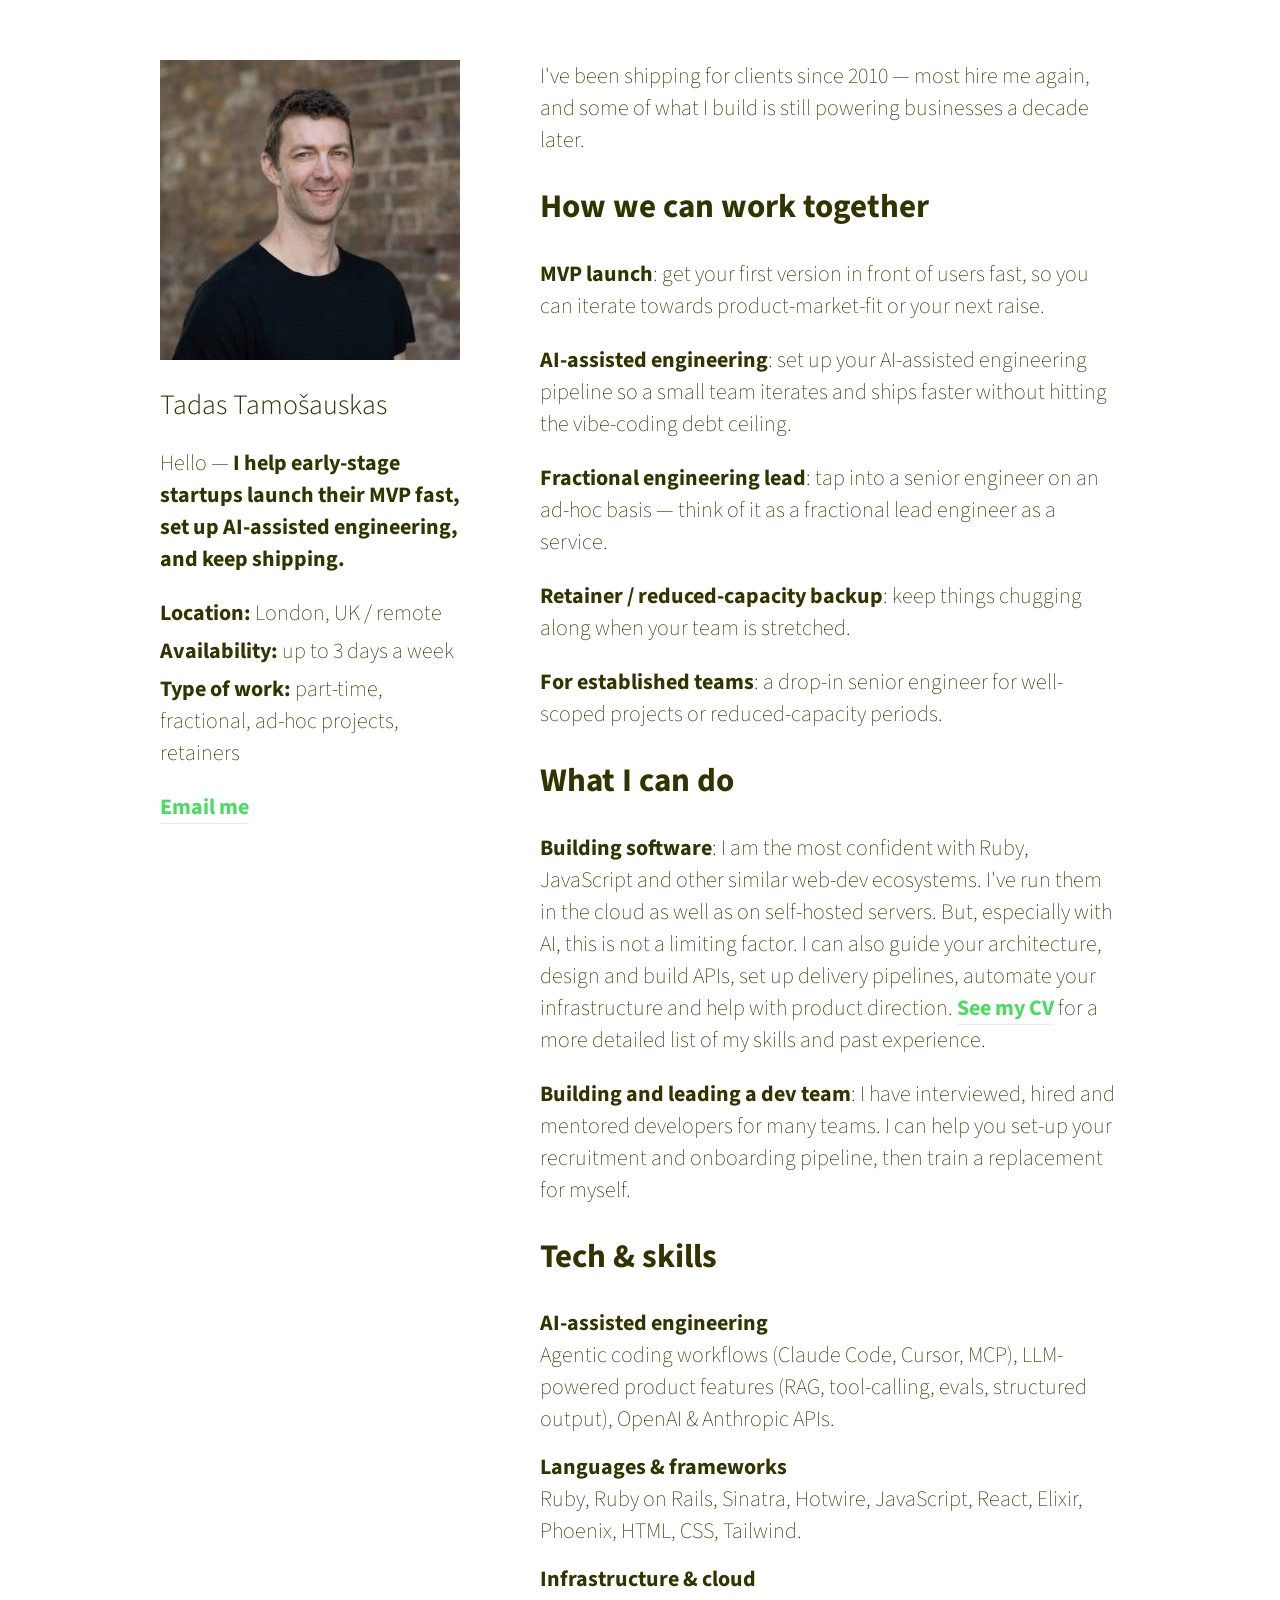
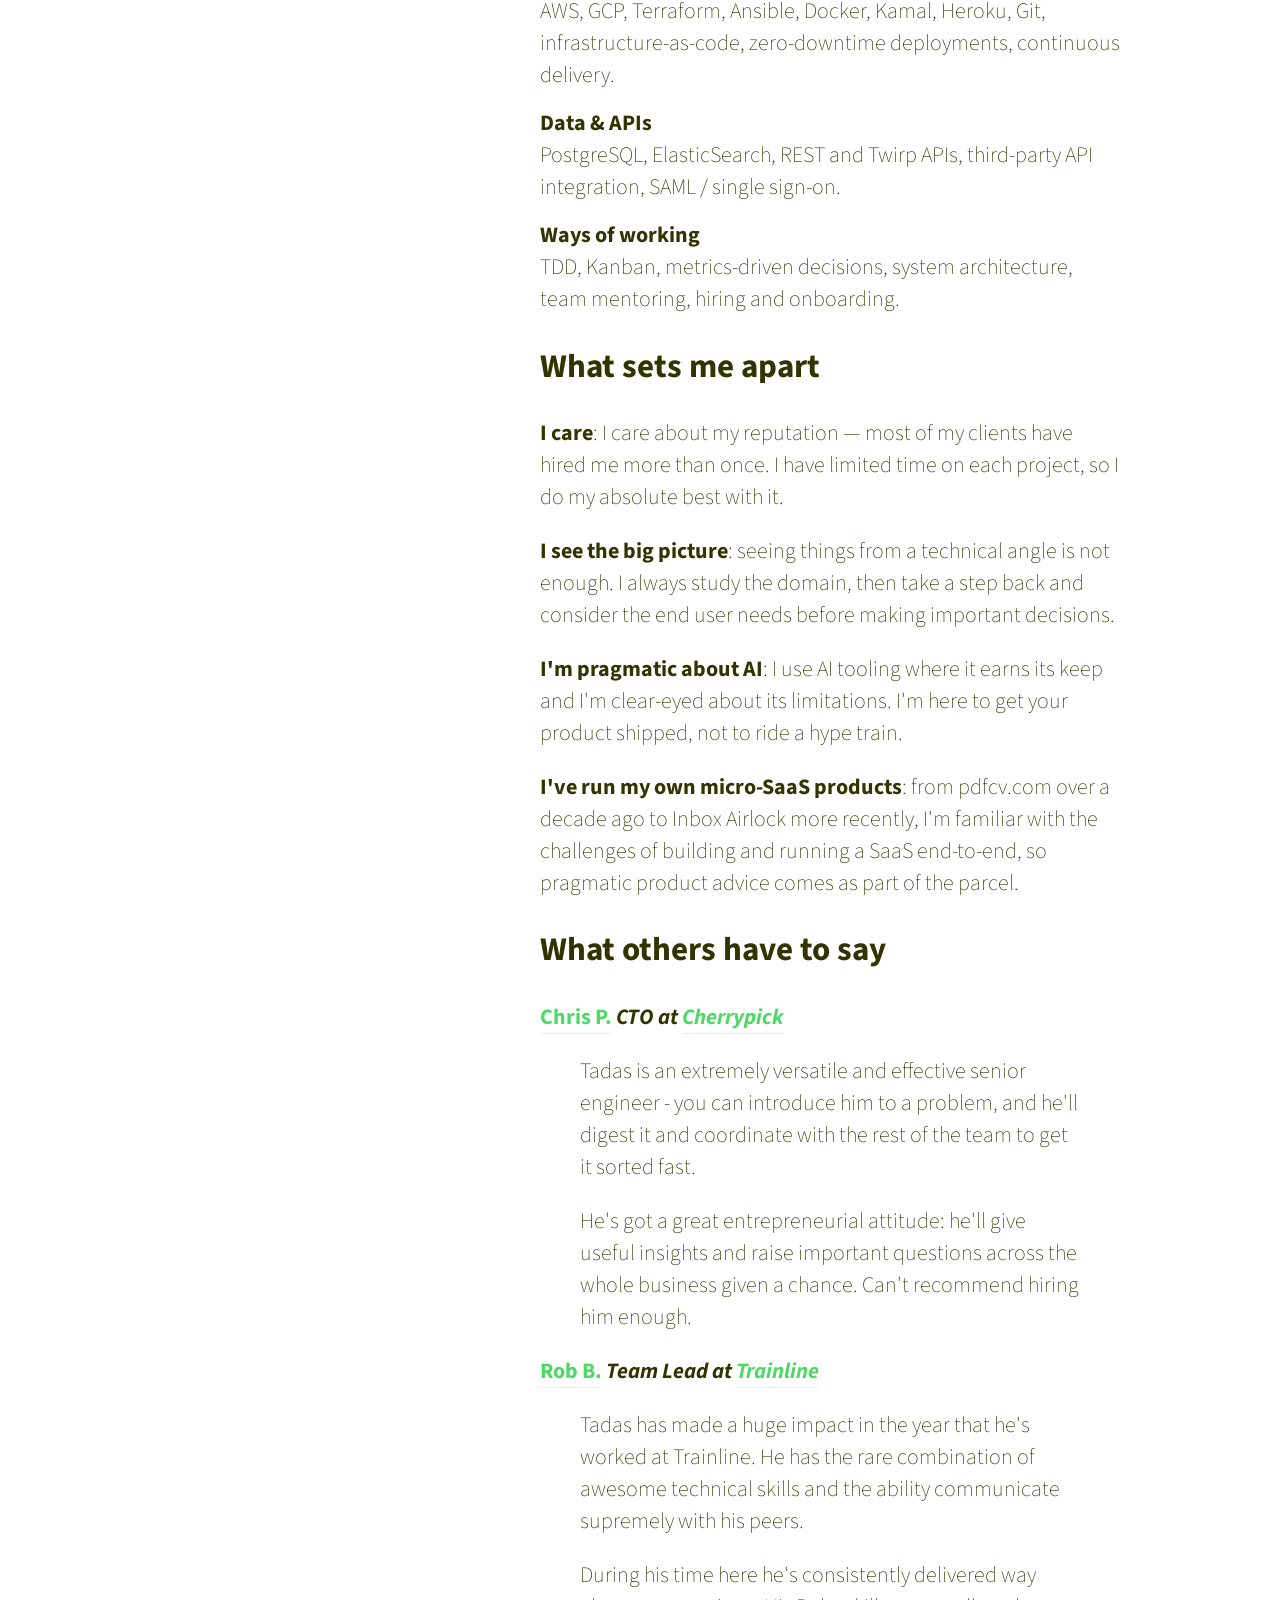
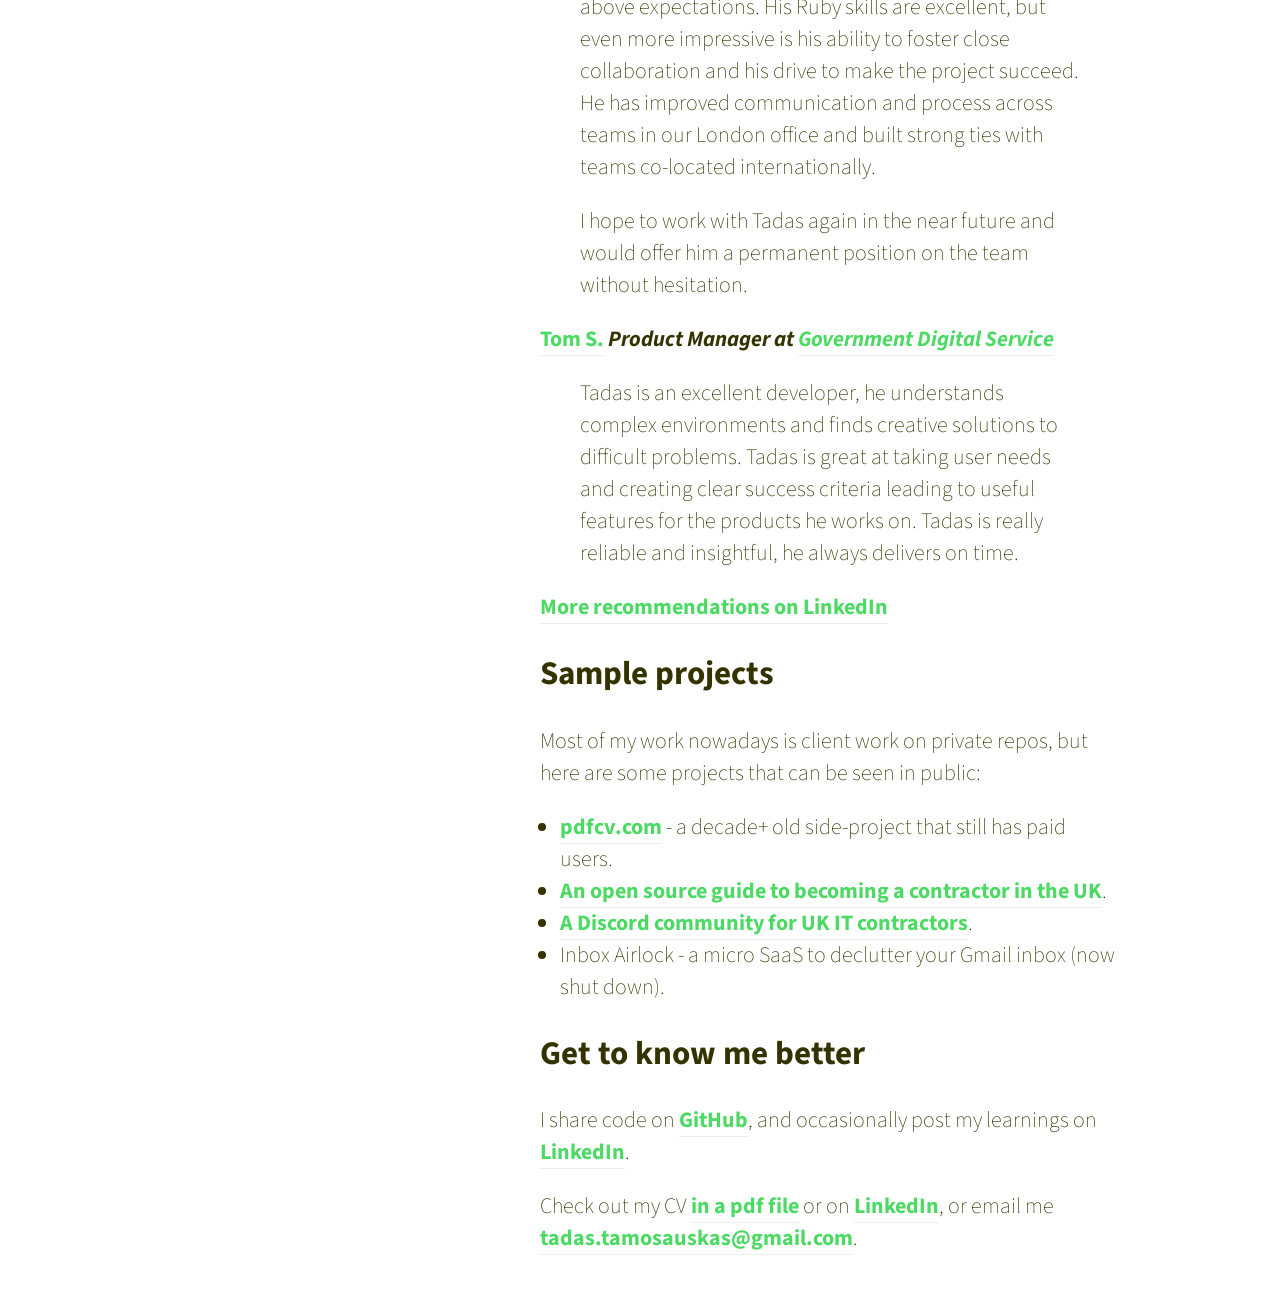
==== commit 140e6f3d: "Sklls & Meta data for SEO" ====
--- a/index.html
+++ b/index.html
@@ -1,5 +1,5 @@
 <!doctype html>
-<html data-ember-extension="1">
+<html lang="en">
   <head>
     <meta http-equiv="Content-Type" content="text/html; charset=UTF-8" />
     <meta charset="utf-8" />
@@ -7,7 +7,27 @@
     <title>
       Tadas Tamošauskas — fractional & part-time engineering lead for startups
     </title>
+    <meta
+      name="description"
+      content="Fractional and part-time engineering lead helping early-stage startups launch their MVP fast, set up AI-assisted engineering, and keep shipping. London-based, working remotely. Open to part-time, fractional and retainer work."
+    />
+    <link rel="canonical" href="https://www.codeme.lt/" />
     <meta name="viewport" content="width=device-width" />
+
+    <meta
+      property="og:title"
+      content="Tadas Tamošauskas — fractional & part-time engineering lead for startups"
+    />
+    <meta
+      property="og:description"
+      content="Helping early-stage startups launch their MVP fast, set up AI-assisted engineering, and keep shipping. Open to part-time, fractional and retainer work."
+    />
+    <meta property="og:type" content="website" />
+    <meta property="og:url" content="https://www.codeme.lt/" />
+    <meta
+      property="og:image"
+      content="https://www.codeme.lt/assets/profile.jpg"
+    />
 
     <link
       href="https://fonts.googleapis.com/css?family=Source+Sans+Pro:200&subset=latin,latin-ext"
@@ -18,14 +38,106 @@
     <link href="assets/styles.css" rel="stylesheet" type="text/css" />
     <link rel="shortcut icon" href="/favicon.ico" type="image/x-icon" />
     <link rel="icon" href="/favicon.ico" type="image/x-icon" />
+
+    <script type="application/ld+json">
+      {
+        "@context": "https://schema.org",
+        "@type": "Person",
+        "name": "Tadas Tamošauskas",
+        "url": "https://www.codeme.lt/",
+        "image": "https://www.codeme.lt/assets/profile.jpg",
+        "jobTitle": "Fractional & part-time engineering lead",
+        "description": "Fractional and part-time engineering lead helping early-stage startups launch their MVP fast, set up AI-assisted engineering, and keep shipping.",
+        "address": {
+          "@type": "PostalAddress",
+          "addressLocality": "London",
+          "addressCountry": "GB"
+        },
+        "areaServed": "Worldwide (remote)",
+        "knowsAbout": [
+          "AI-assisted software engineering",
+          "Agentic coding workflows",
+          "LLM-powered product features",
+          "Retrieval-augmented generation (RAG)",
+          "OpenAI API",
+          "Anthropic API",
+          "Ruby",
+          "Ruby on Rails",
+          "Hotwire",
+          "JavaScript",
+          "React",
+          "Elixir",
+          "Phoenix",
+          "PostgreSQL",
+          "ElasticSearch",
+          "AWS",
+          "Google Cloud Platform (GCP)",
+          "Terraform",
+          "Ansible",
+          "Docker",
+          "Kamal",
+          "Git",
+          "Infrastructure as code",
+          "API design",
+          "Test-driven development",
+          "Continuous delivery",
+          "Software architecture",
+          "Engineering team leadership",
+          "MVP development",
+          "Startup product engineering"
+        ],
+        "makesOffer": [
+          {
+            "@type": "Offer",
+            "itemOffered": {
+              "@type": "Service",
+              "name": "MVP launch",
+              "description": "Building and shipping an early-stage startup's MVP fast to iterate towards product-market fit."
+            }
+          },
+          {
+            "@type": "Offer",
+            "itemOffered": {
+              "@type": "Service",
+              "name": "AI-assisted engineering setup",
+              "description": "Setting up a team's AI-assisted engineering pipeline so a small team ships faster."
+            }
+          },
+          {
+            "@type": "Offer",
+            "itemOffered": {
+              "@type": "Service",
+              "name": "Fractional engineering lead",
+              "description": "Senior engineering leadership on a fractional, part-time or ad-hoc basis."
+            }
+          },
+          {
+            "@type": "Offer",
+            "itemOffered": {
+              "@type": "Service",
+              "name": "Retainer engineering support",
+              "description": "Ongoing retainer or reduced-capacity backup engineering for stretched teams."
+            }
+          }
+        ],
+        "sameAs": [
+          "https://www.linkedin.com/in/tamosauskas",
+          "https://github.com/tadast"
+        ]
+      }
+    </script>
   </head>
   <body>
     <div class="container">
       <header>
-        <img src="assets/profile.jpg" alt="" class="portrait" />
-        <p>
-          Hello, I'm Tadas Tamošauskas.
-          <br />
+        <img
+          src="assets/profile.jpg"
+          alt="Tadas Tamošauskas"
+          class="portrait"
+        />
+        <h1>Tadas Tamošauskas</h1>
+        <p>
+          Hello &mdash;
           <strong>
             I help early-stage startups launch their MVP fast, set up
             AI-assisted engineering, and keep shipping.
@@ -100,6 +212,42 @@
           your recruitment and onboarding pipeline, then train a replacement for
           myself.
         </p>
+
+        <h2>Tech &amp; skills</h2>
+
+        <dl class="skills">
+          <dt>AI-assisted engineering</dt>
+          <dd>
+            Agentic coding workflows (Claude Code, Cursor, MCP), LLM-powered
+            product features (RAG, tool-calling, evals, structured output),
+            OpenAI &amp; Anthropic APIs.
+          </dd>
+
+          <dt>Languages &amp; frameworks</dt>
+          <dd>
+            Ruby, Ruby on Rails, Sinatra, Hotwire, JavaScript, React, Elixir,
+            Phoenix, HTML, CSS, Tailwind.
+          </dd>
+
+          <dt>Infrastructure &amp; cloud</dt>
+          <dd>
+            AWS, GCP, Terraform, Ansible, Docker, Kamal, Heroku, Git,
+            infrastructure-as-code, zero-downtime deployments, continuous
+            delivery.
+          </dd>
+
+          <dt>Data &amp; APIs</dt>
+          <dd>
+            PostgreSQL, ElasticSearch, REST and Twirp APIs, third-party API
+            integration, SAML / single sign-on.
+          </dd>
+
+          <dt>Ways of working</dt>
+          <dd>
+            TDD, Kanban, metrics-driven decisions, system architecture, team
+            mentoring, hiring and onboarding.
+          </dd>
+        </dl>
 
         <h2>What sets me apart</h2>
 
--- a/assets/styles.css
+++ b/assets/styles.css
@@ -35,6 +35,14 @@
   font-weight: 700;
 }
 
+.skills dt {
+  font-weight: 700;
+}
+
+.skills dd {
+  margin: 0 0 16px;
+}
+
 header{
   margin-top: 40px;
   float: left;
@@ -62,6 +70,11 @@
   font-size: 50px;
 }
 
+header h1 {
+  font-size: 28px;
+  margin: 16px 0 8px;
+}
+
 .portrait {
   width: 300px;
 }
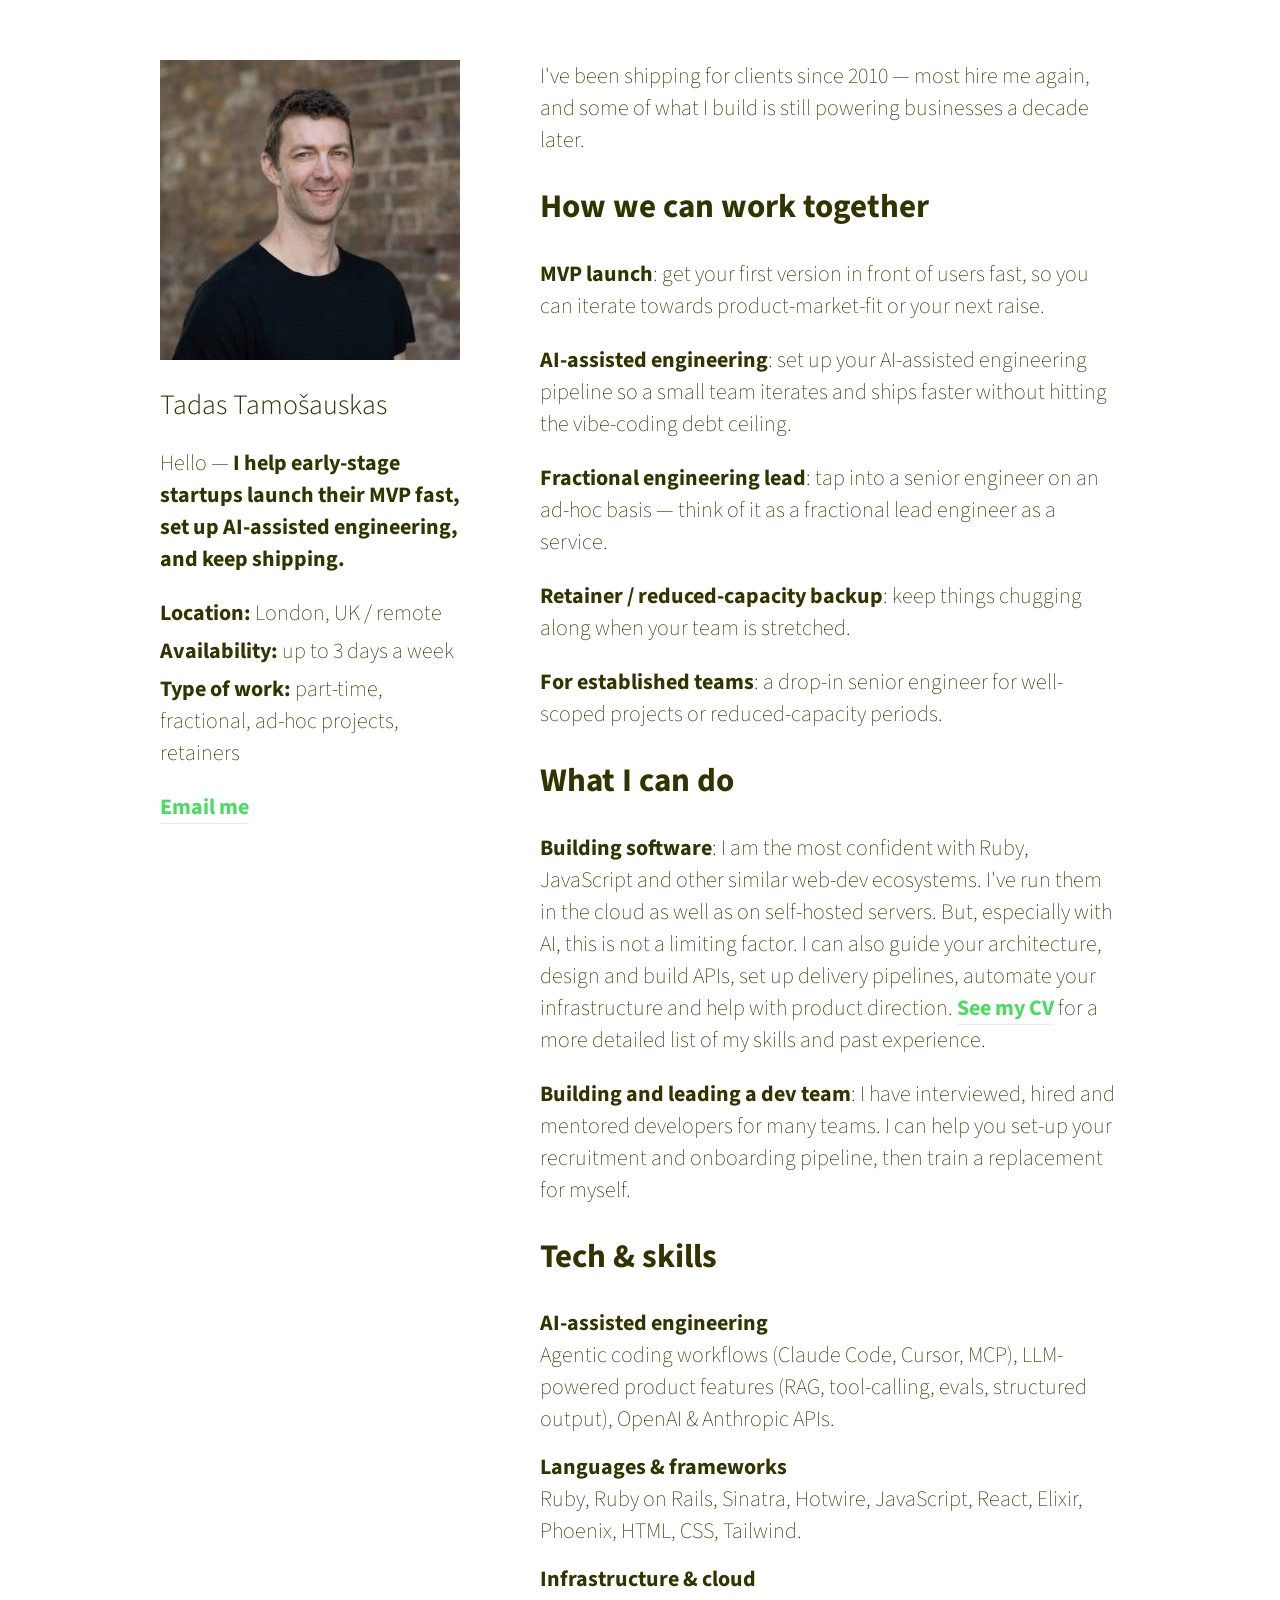
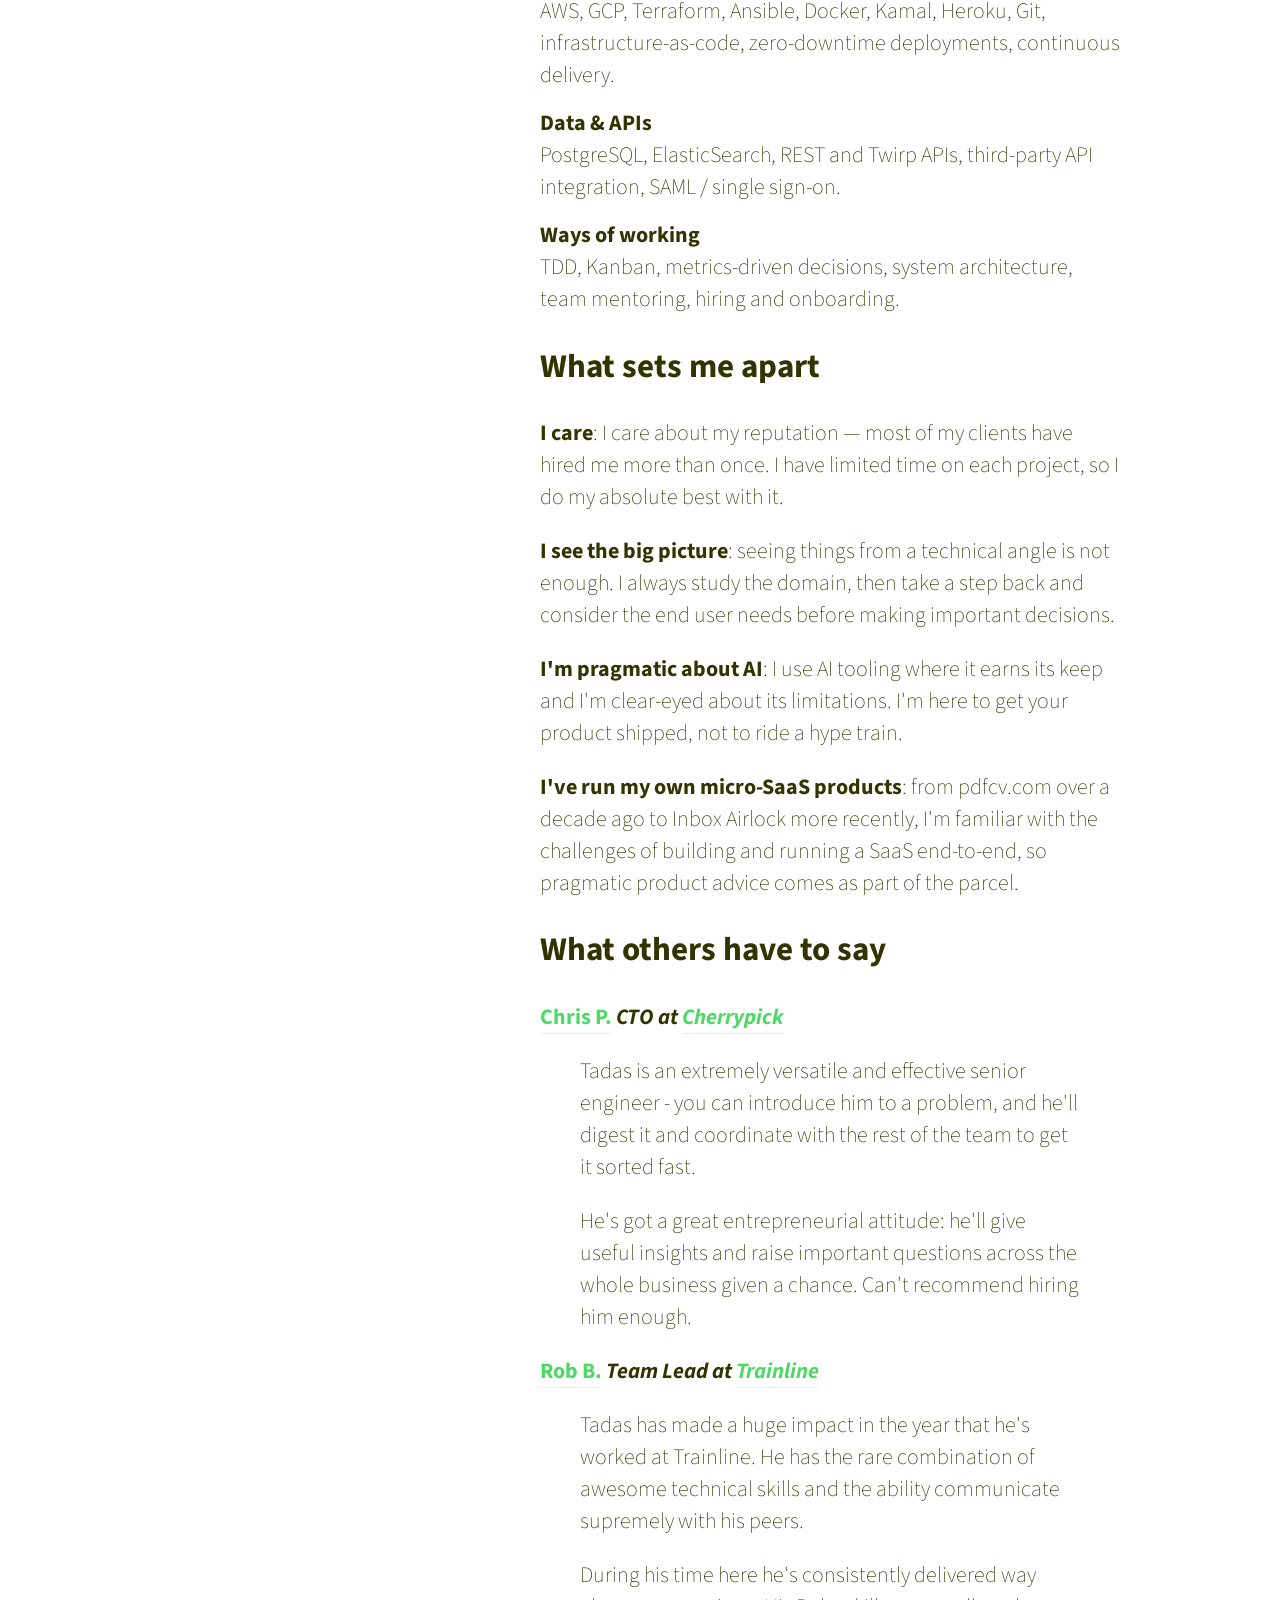
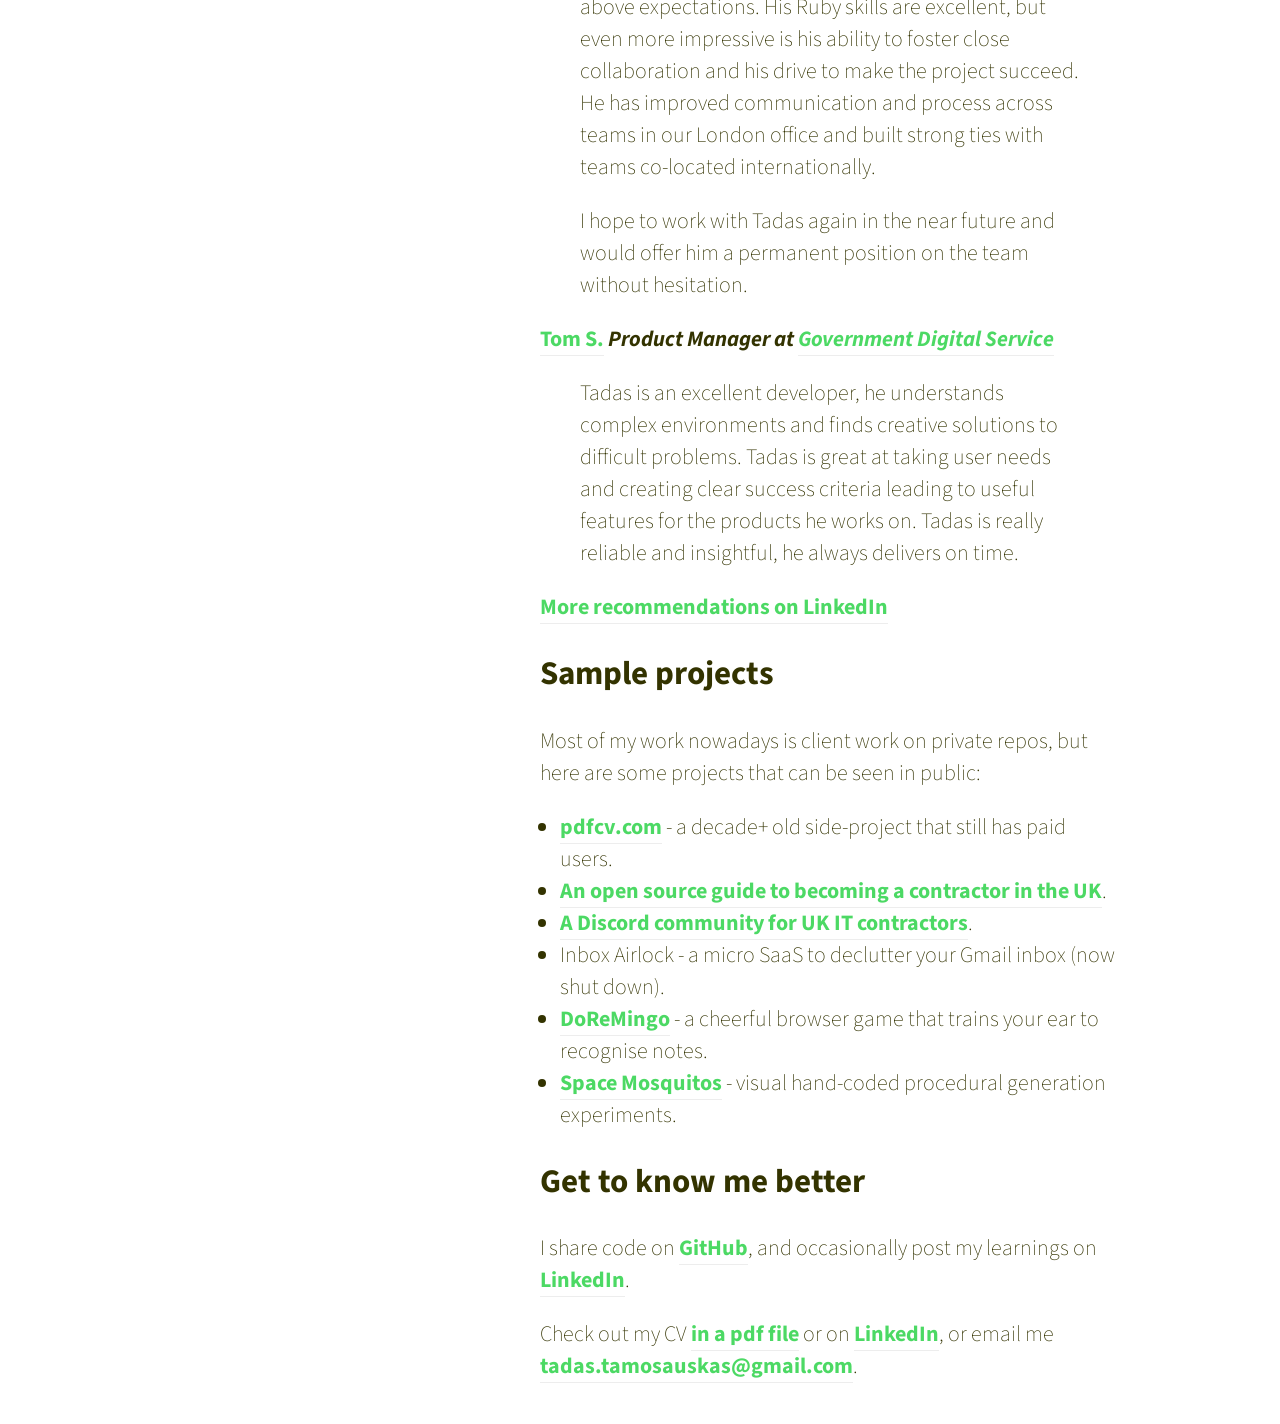
==== commit eea477ee: "Add links to more toy projects" ====
--- a/index.html
+++ b/index.html
@@ -376,6 +376,14 @@
             Inbox Airlock - a micro SaaS to declutter your Gmail inbox (now shut
             down).
           </li>
+          <li>
+            <a href="/doremingo">DoReMingo</a> - a cheerful browser game that
+            trains your ear to recognise notes.
+          </li>
+          <li>
+            <a href="http://codeme.lt/space_mosquitos">Space Mosquitos</a> -
+            visual hand-coded procedural generation experiments.
+          </li>
         </ul>
 
         <h2>Get to know me better</h2>
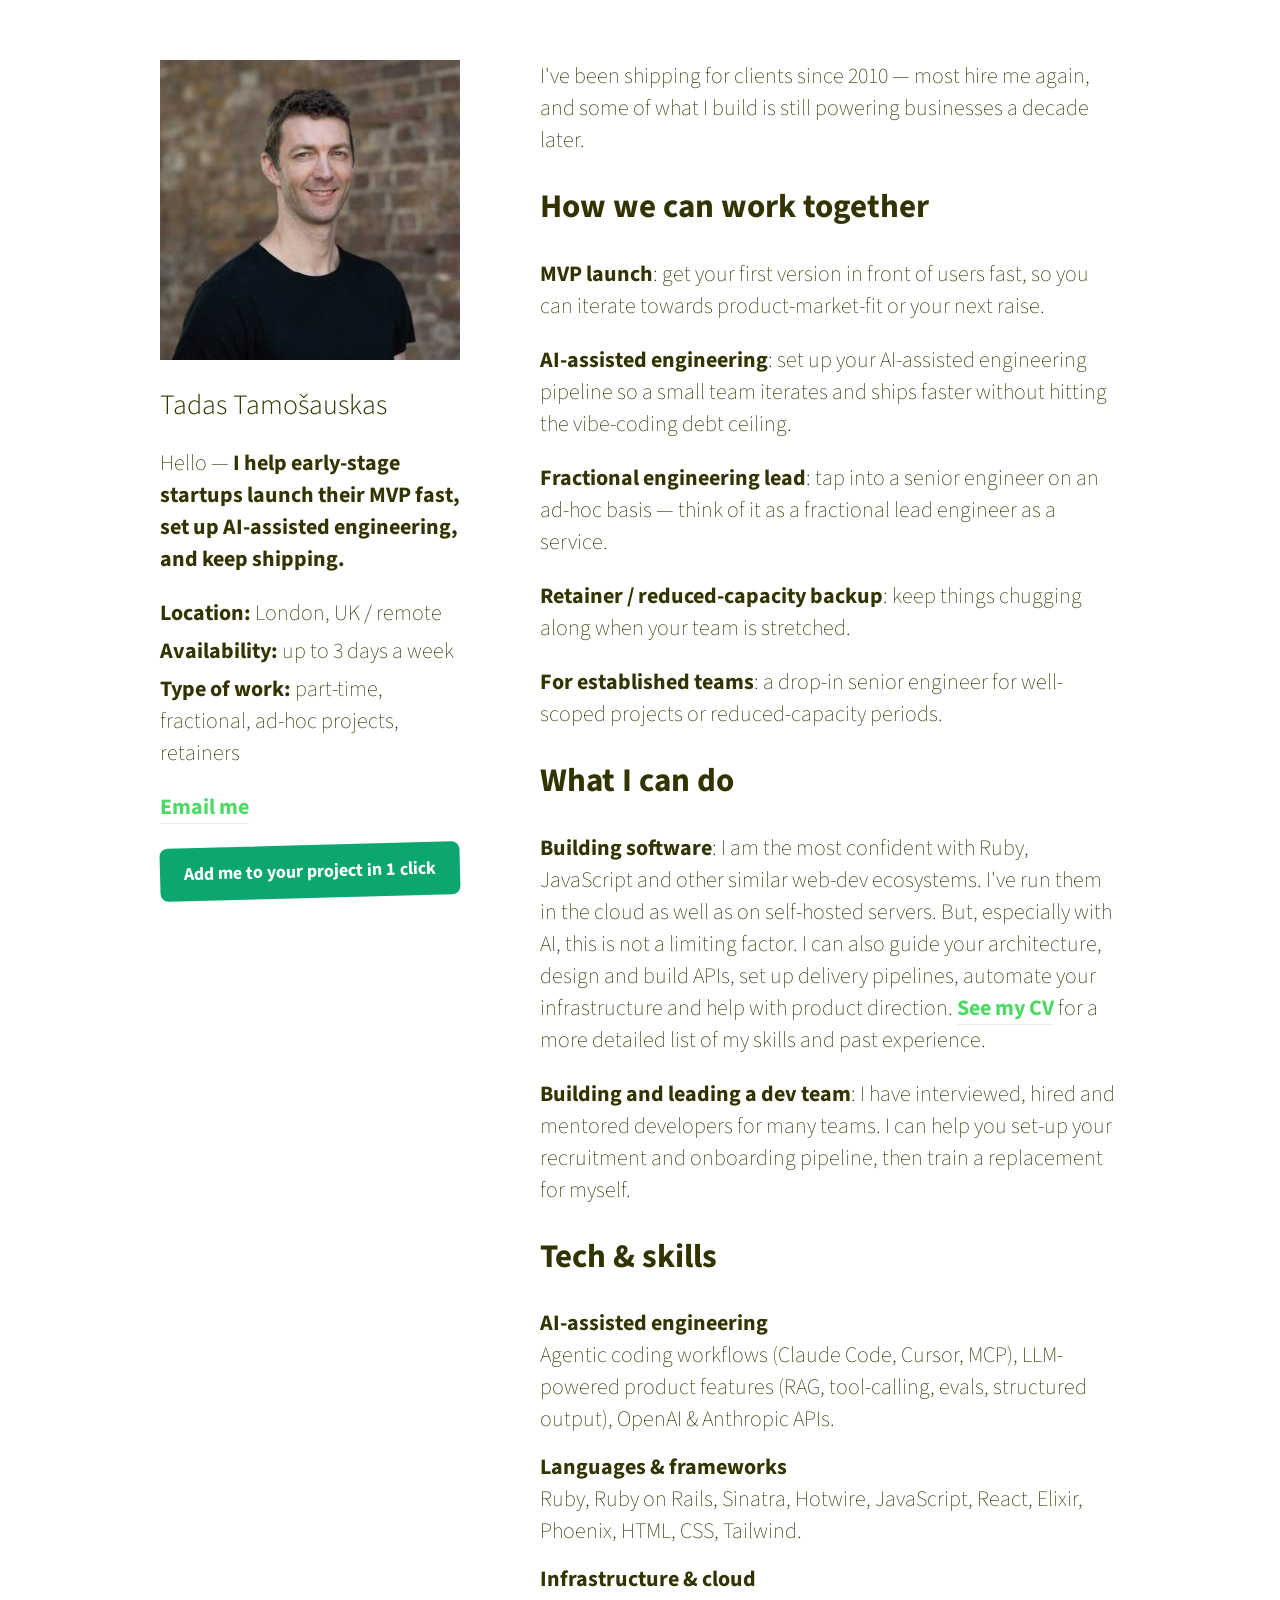
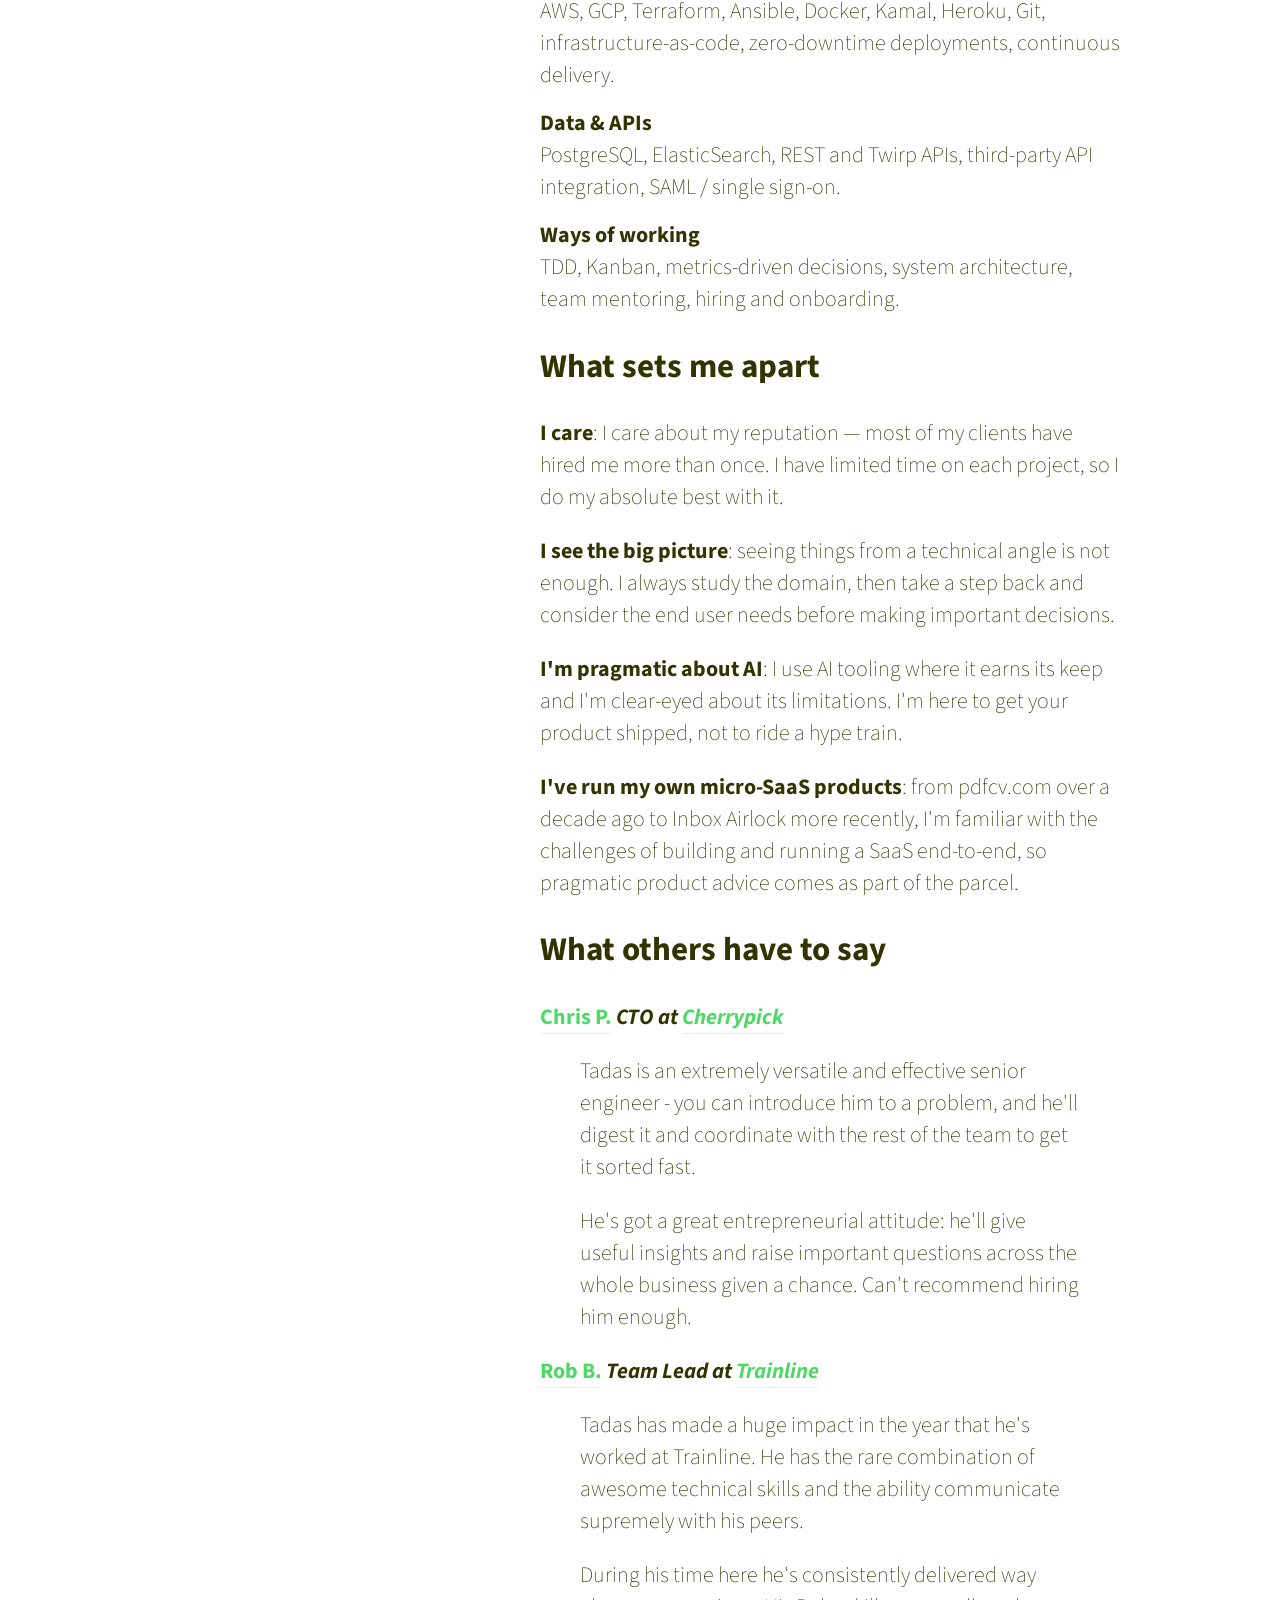
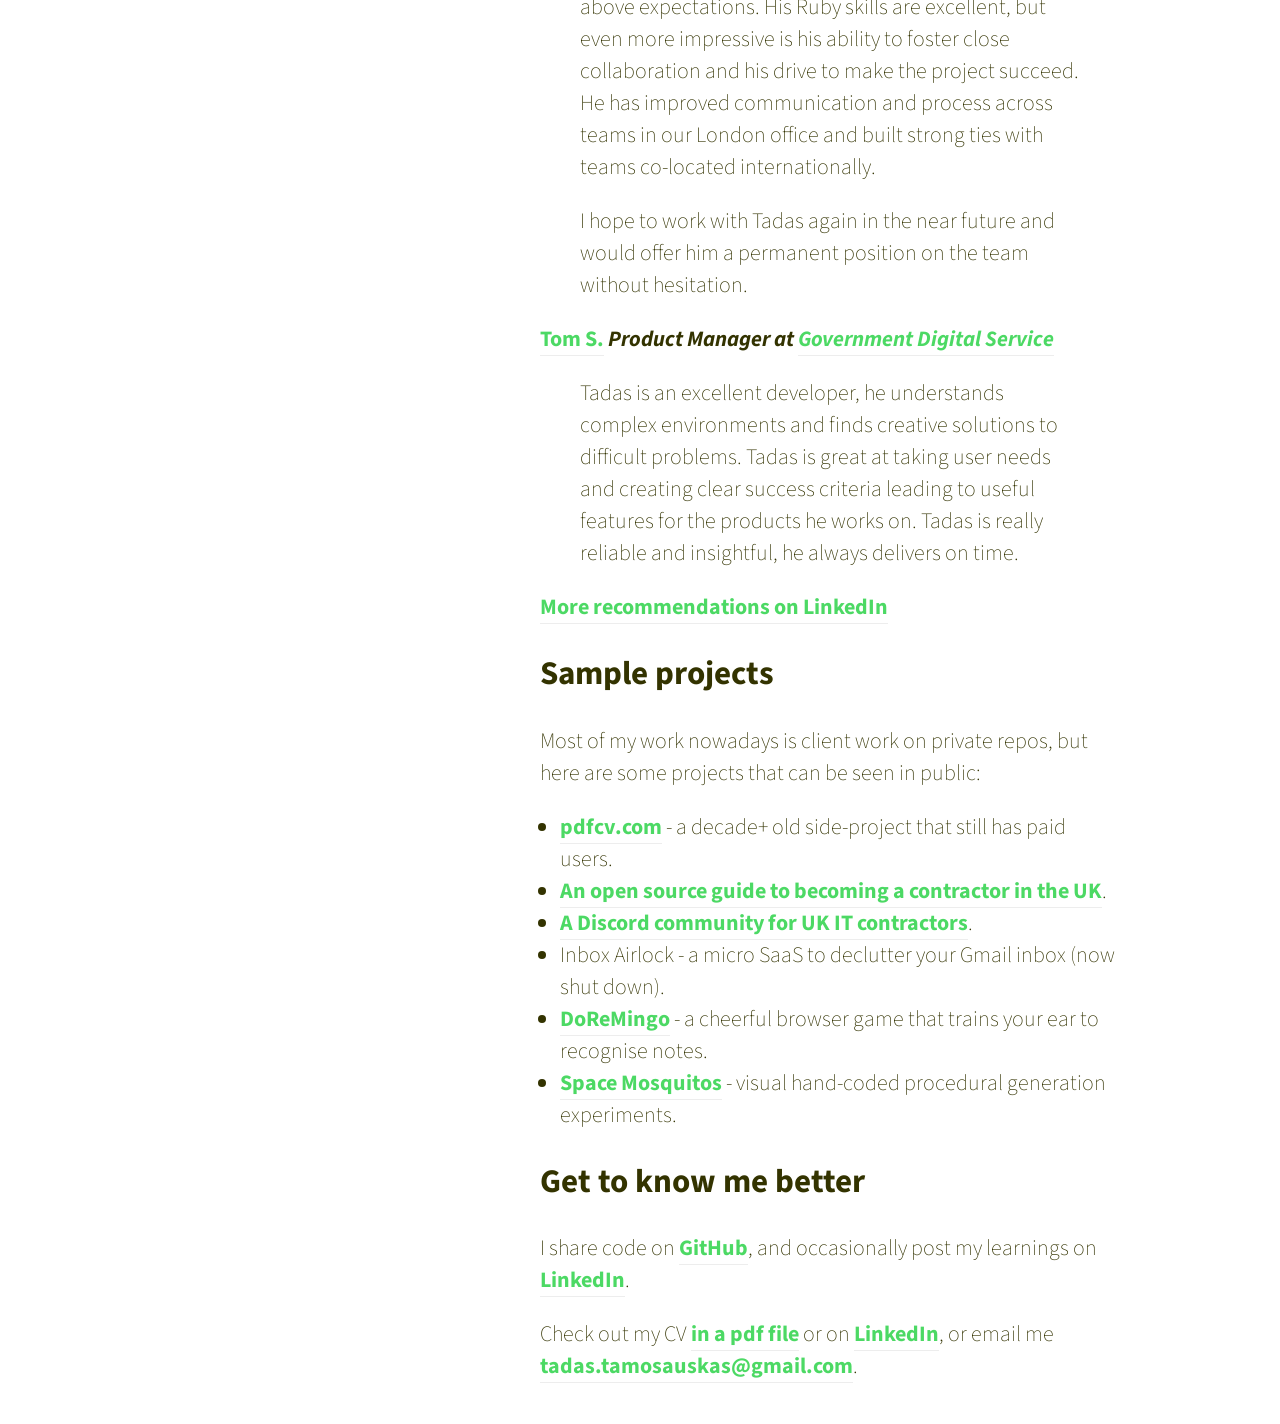
==== commit f86dc212: "Add to project with 1 click" ====
--- a/index.html
+++ b/index.html
@@ -156,6 +156,11 @@
             >Email me</a
           >
         </p>
+        <p>
+          <a href="/hire/" class="hire-button"
+            >Add me to your project in 1 click</a
+          >
+        </p>
       </header>
 
       <section class="content">
--- a/assets/styles.css
+++ b/assets/styles.css
@@ -79,6 +79,35 @@
   width: 300px;
 }
 
+.hire-button {
+  display: block;
+  box-sizing: border-box;
+  width: 300px;
+  max-width: 100%;
+  text-align: center;
+  font-size: 18px;
+  padding: 12px 12px;
+  border: 2px solid #0CA76F;
+  border-radius: 8px;
+  background: #0CA76F;
+  color: #fff;
+  text-shadow: none;
+  font-weight: 700;
+  transform: rotate(-1.5deg);
+  transition: transform 0.15s, background 0.15s;
+}
+
+.hire-button:visited {
+  color: #fff;
+}
+
+.hire-button:hover {
+  background: #08865a;
+  border-color: #08865a;
+  color: #fff;
+  transform: translateY(-2px) rotate(-2.5deg) scale(1.03);
+}
+
 @media (max-width: 768px) {
   header{
     width: 100%;
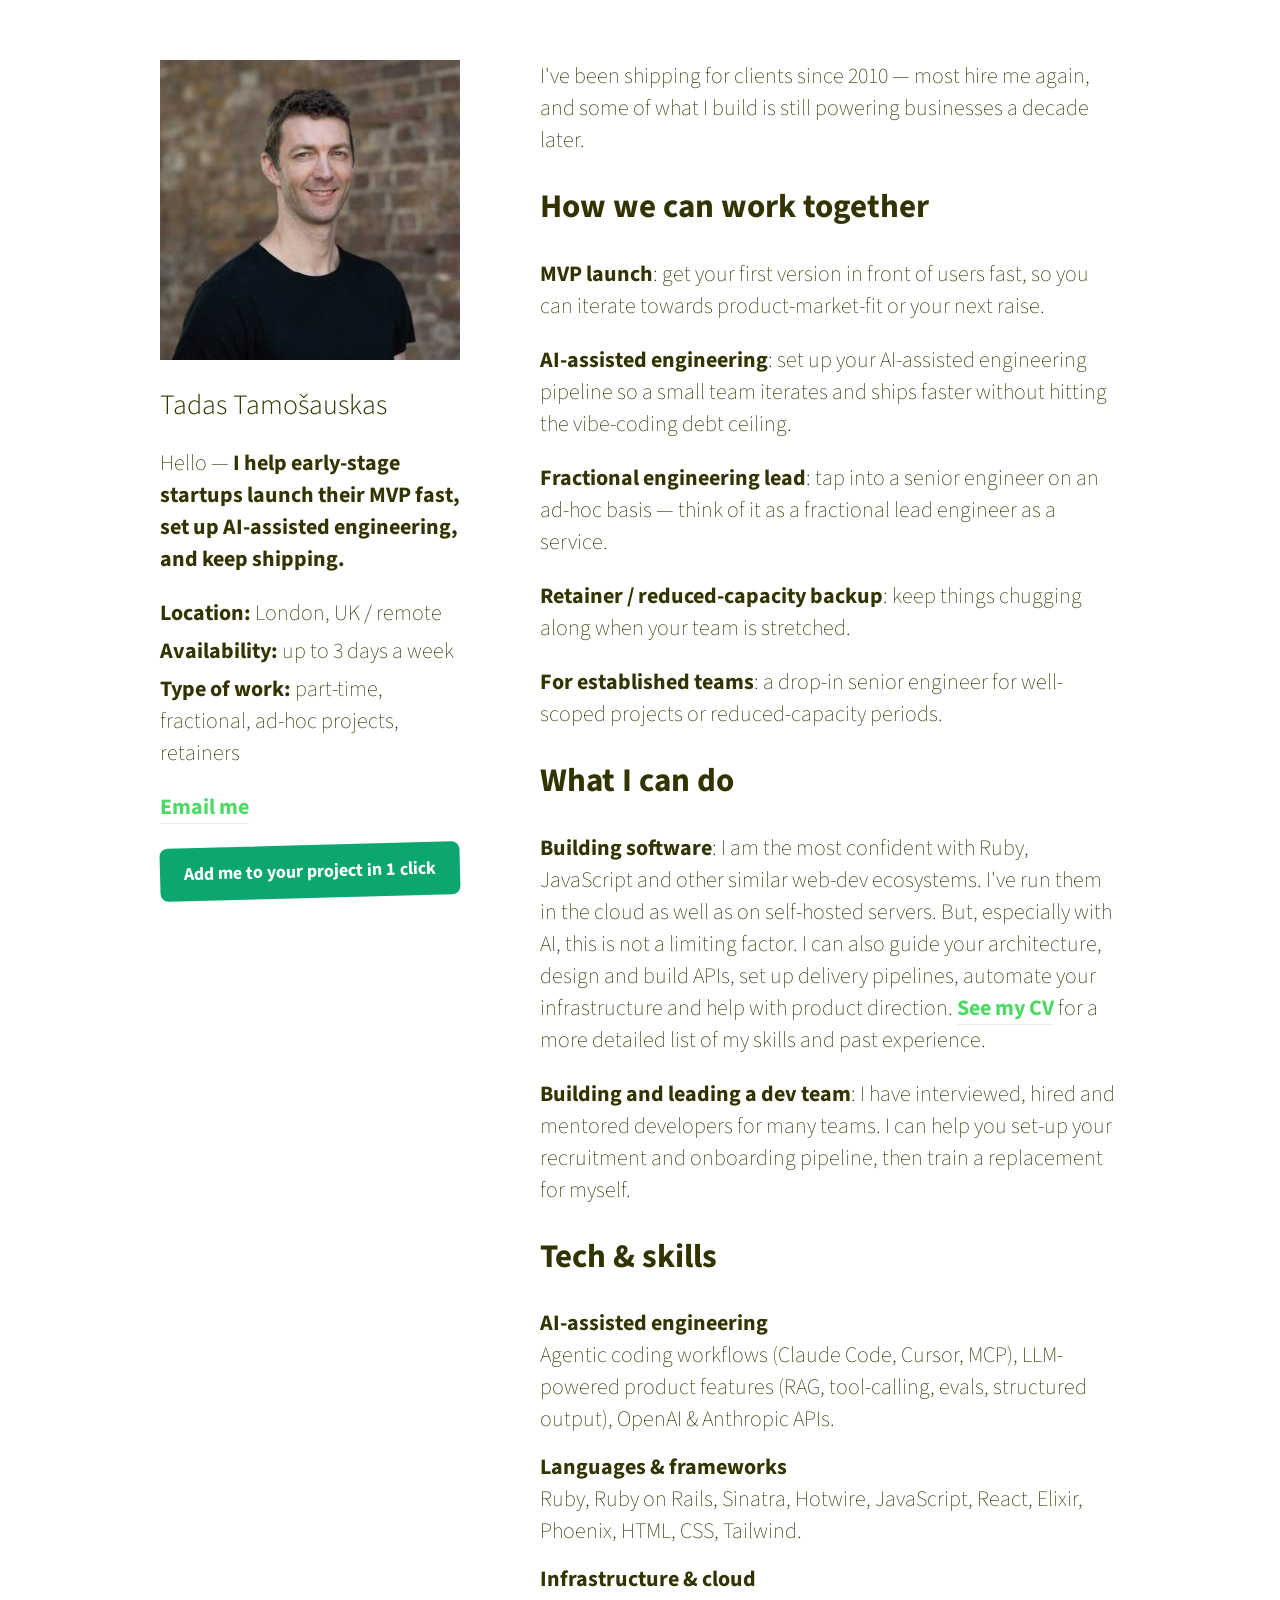
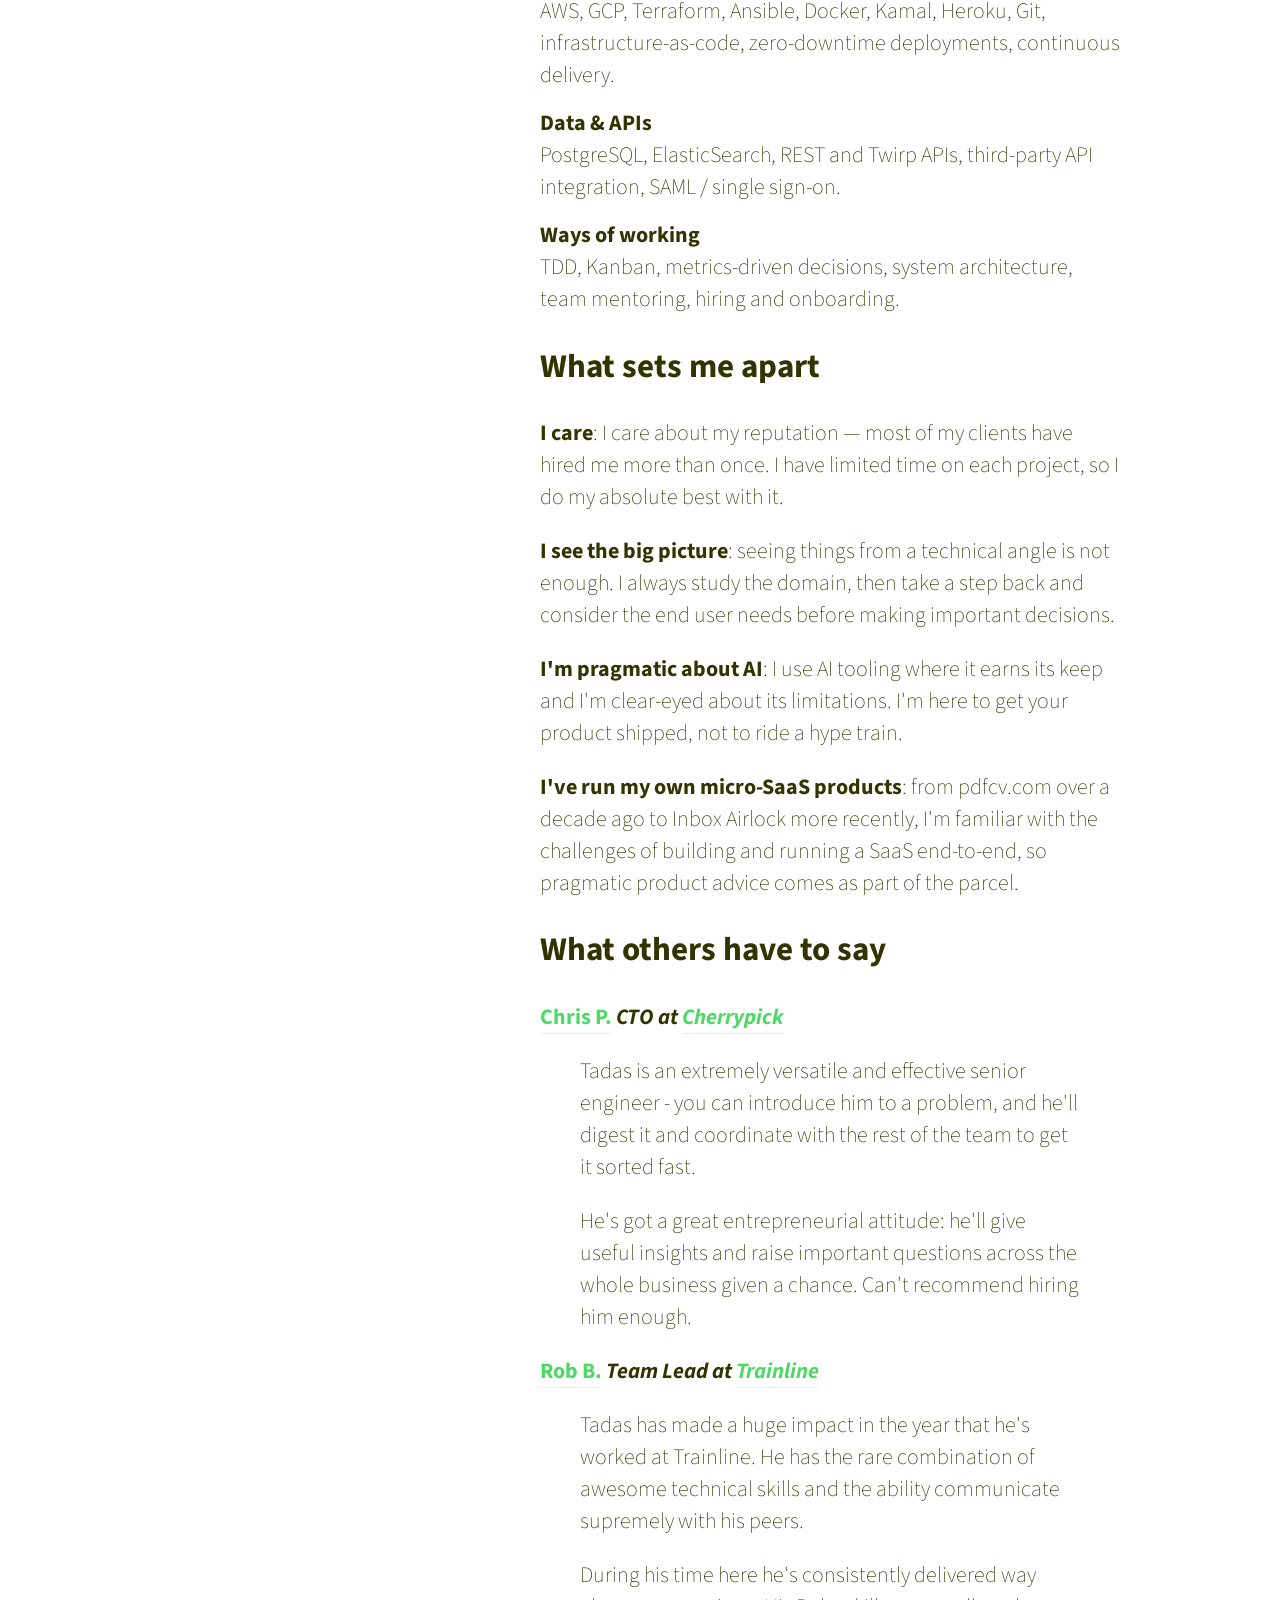
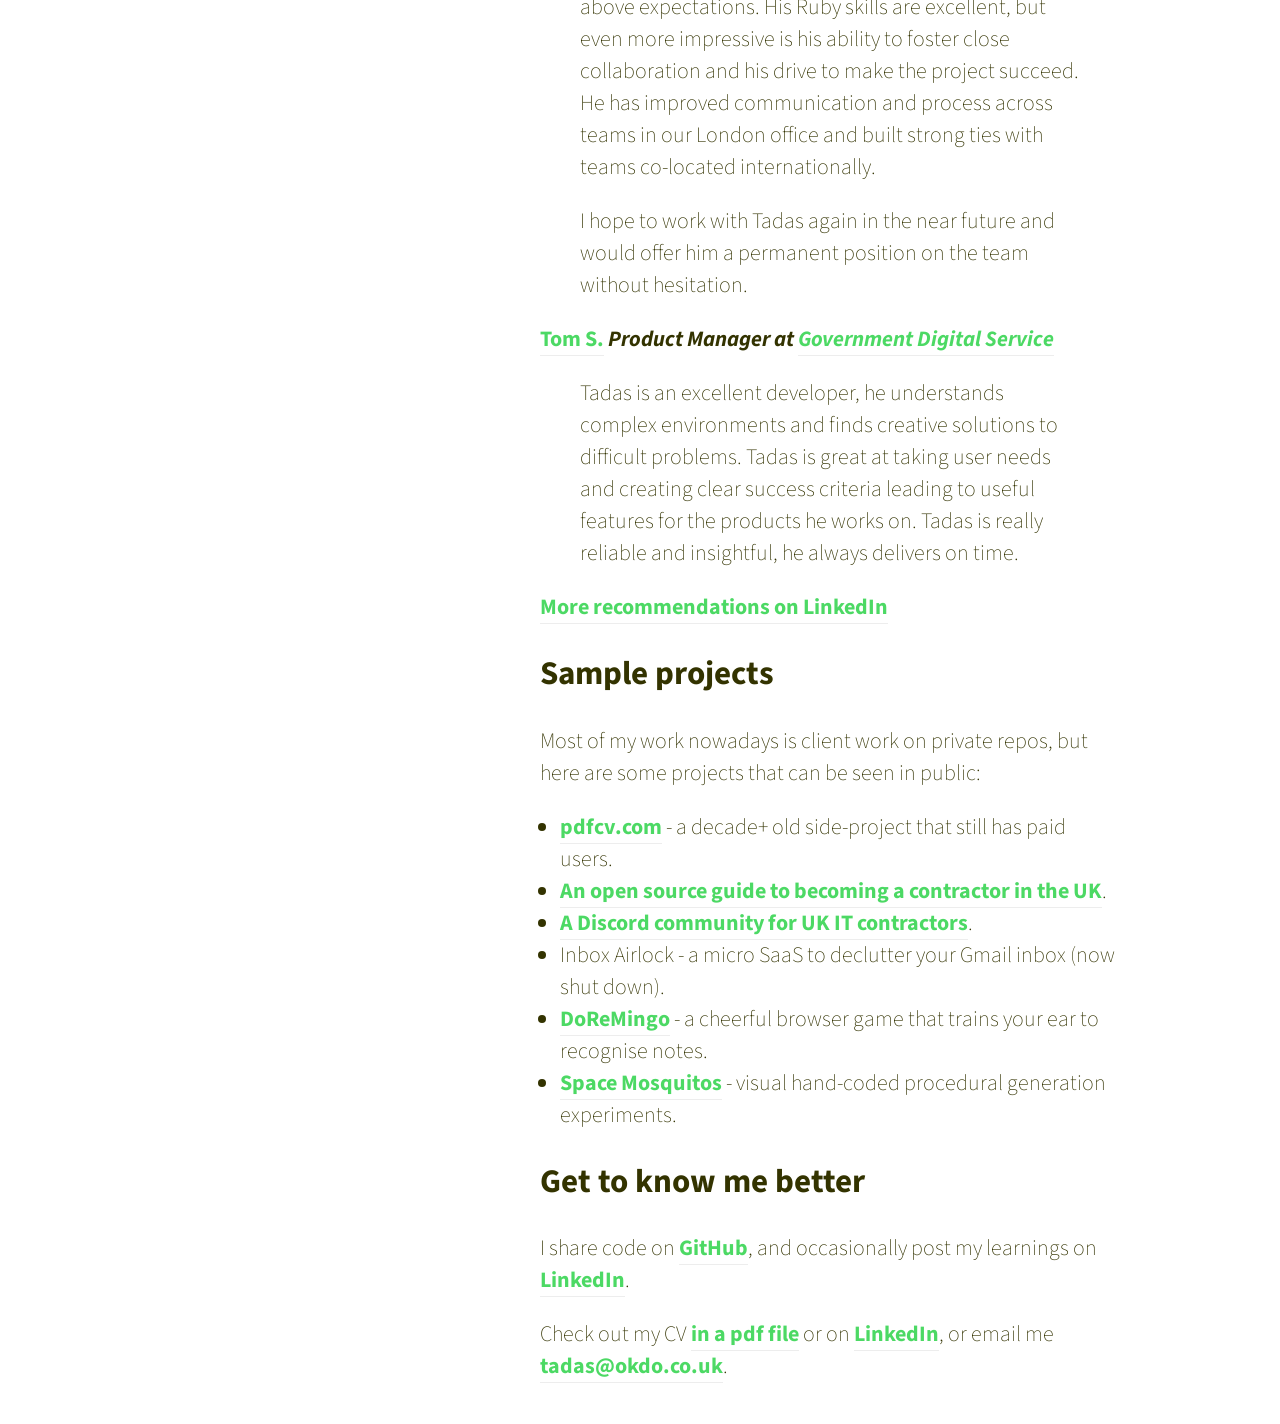
==== commit 1b2b04a3: "Audio fix" ====
--- a/index.html
+++ b/index.html
@@ -152,7 +152,7 @@
           </li>
         </ul>
         <p>
-          <a href="mailto:tadas.tamosauskas@gmail.com?subject=Contract work"
+          <a href="mailto:tadas@okdo.co.uk?subject=Contract work"
             >Email me</a
           >
         </p>
@@ -403,8 +403,8 @@
           <a href="/assets/tadast_cv.pdf" target="_blank">in a pdf file</a> or
           on <a href="https://www.linkedin.com/in/tamosauskas">LinkedIn</a>, or
           email me
-          <a href="mailto:tadas.tamosauskas@gmail.com?subject=Contract work"
-            >tadas.tamosauskas<span class="at">@</span>gmail.com</a
+          <a href="mailto:tadas@okdo.co.uk?subject=Contract work"
+            >tadas<span class="at">@</span>okdo.co.uk</a
           >.
         </p>
       </section>
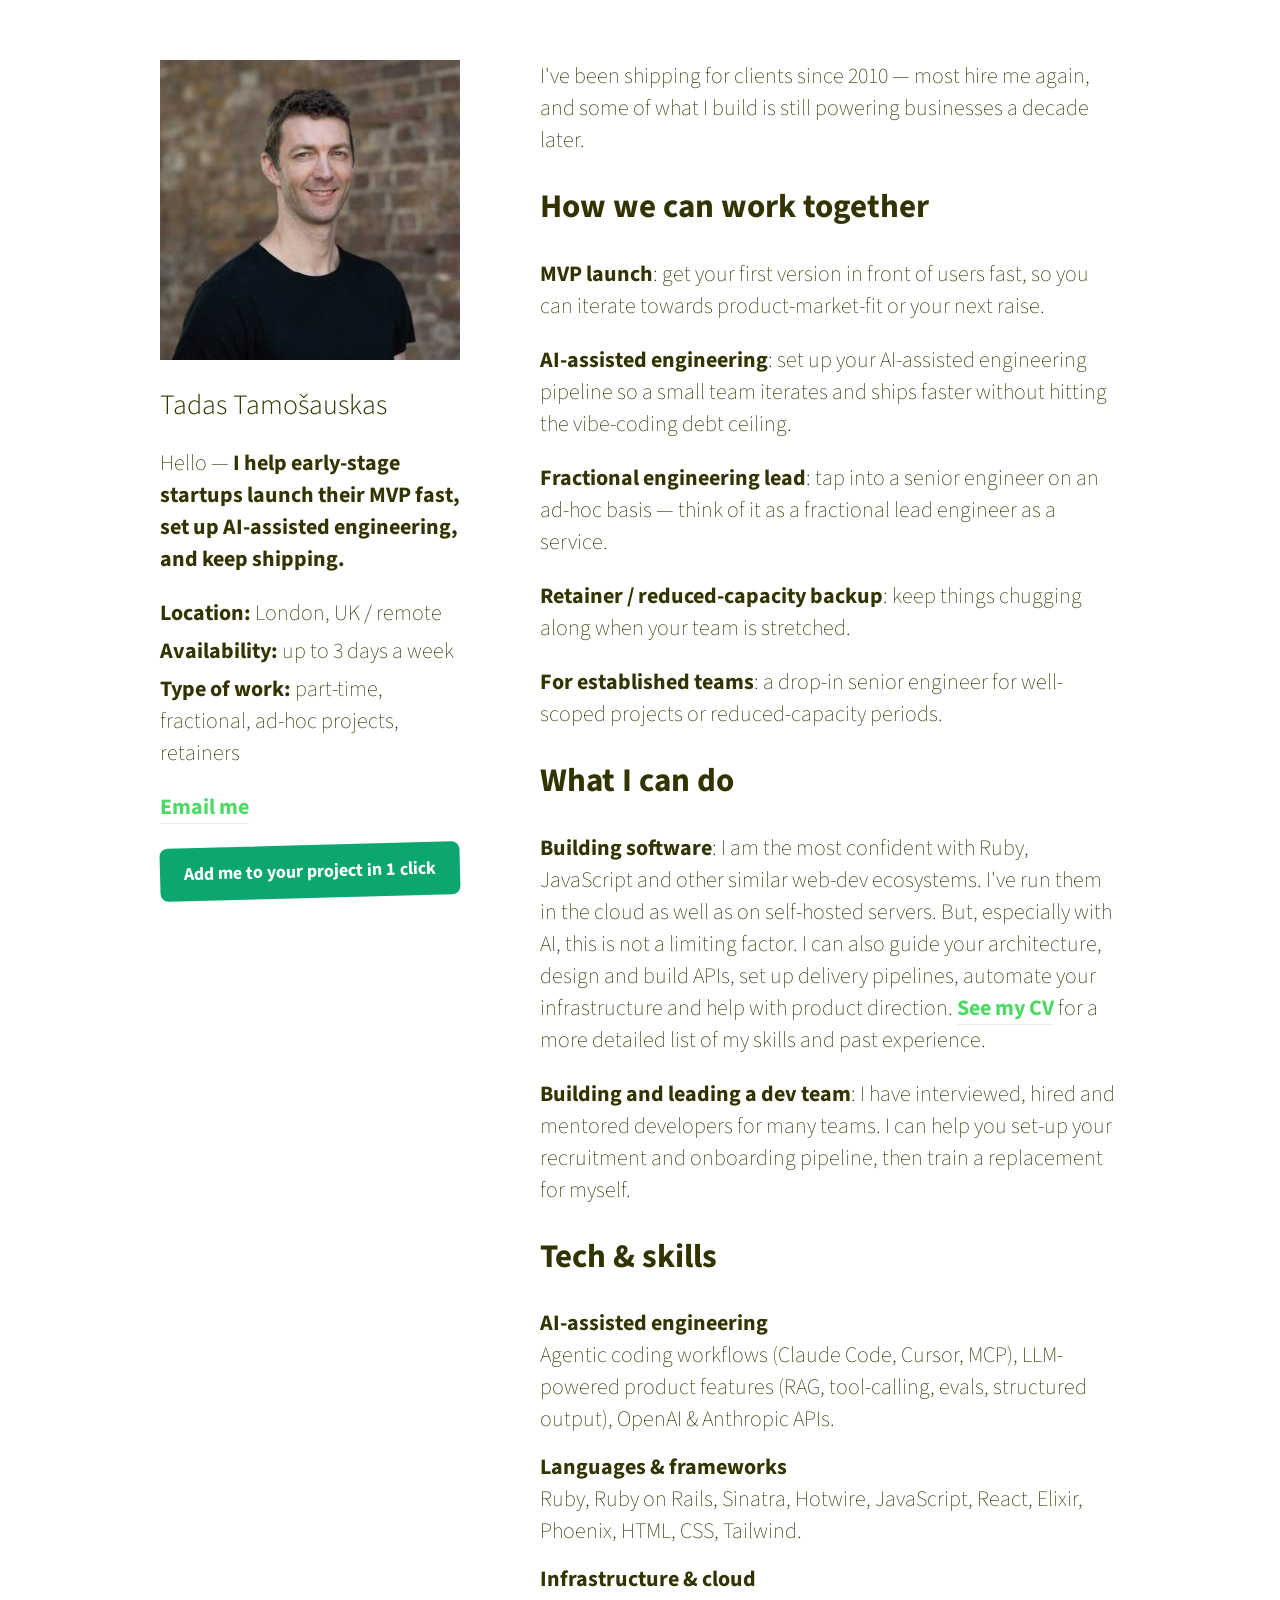
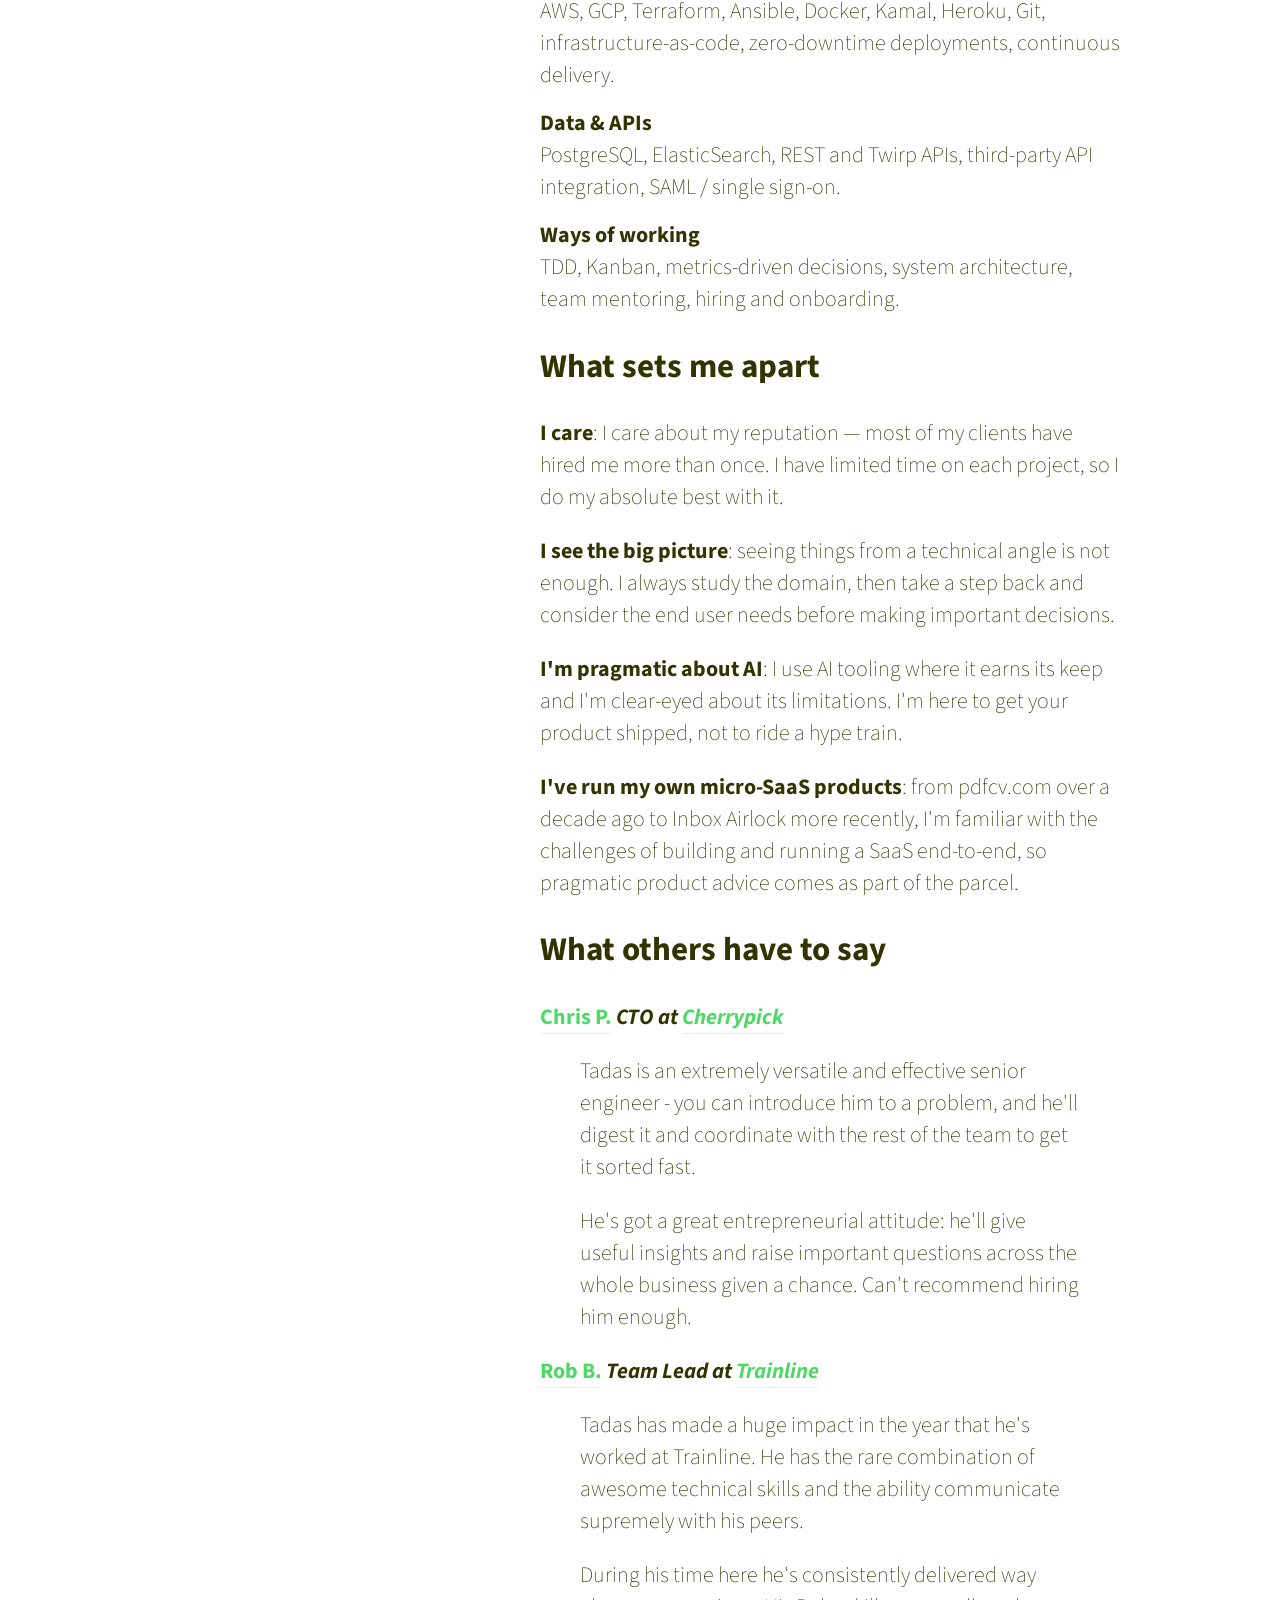
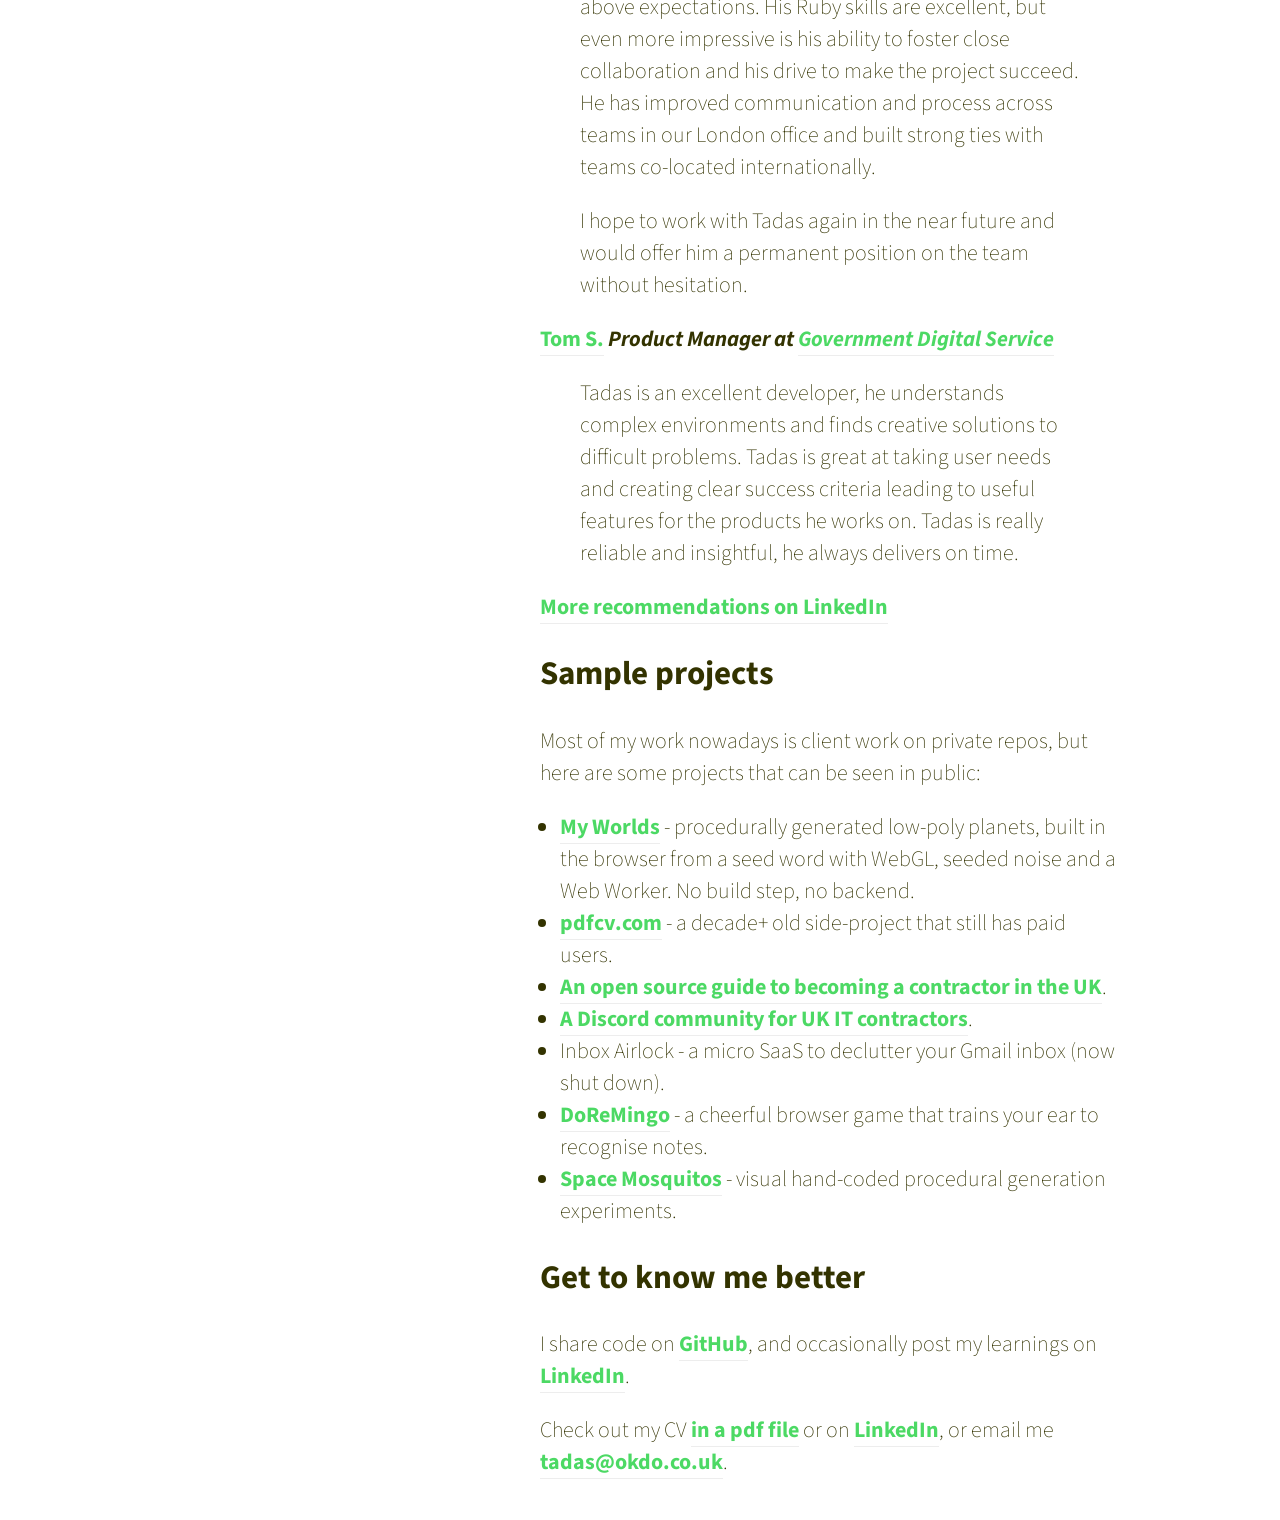
==== commit bb82cc6d: "Add My Worlds to sample projects Co-Authored-By: Claude Opus 5 <noreply@anthropic.com>" ====
--- a/index.html
+++ b/index.html
@@ -364,6 +364,12 @@
         </p>
         <ul>
           <li>
+            <a href="http://www.codeme.lt/myworlds">My Worlds</a> -
+            procedurally generated low-poly planets, built in the browser from a
+            seed word with WebGL, seeded noise and a Web Worker. No build step,
+            no backend.
+          </li>
+          <li>
             <a href="http://pdfcv.com">pdfcv.com</a> - a decade+ old
             side-project that still has paid users.
           </li>
